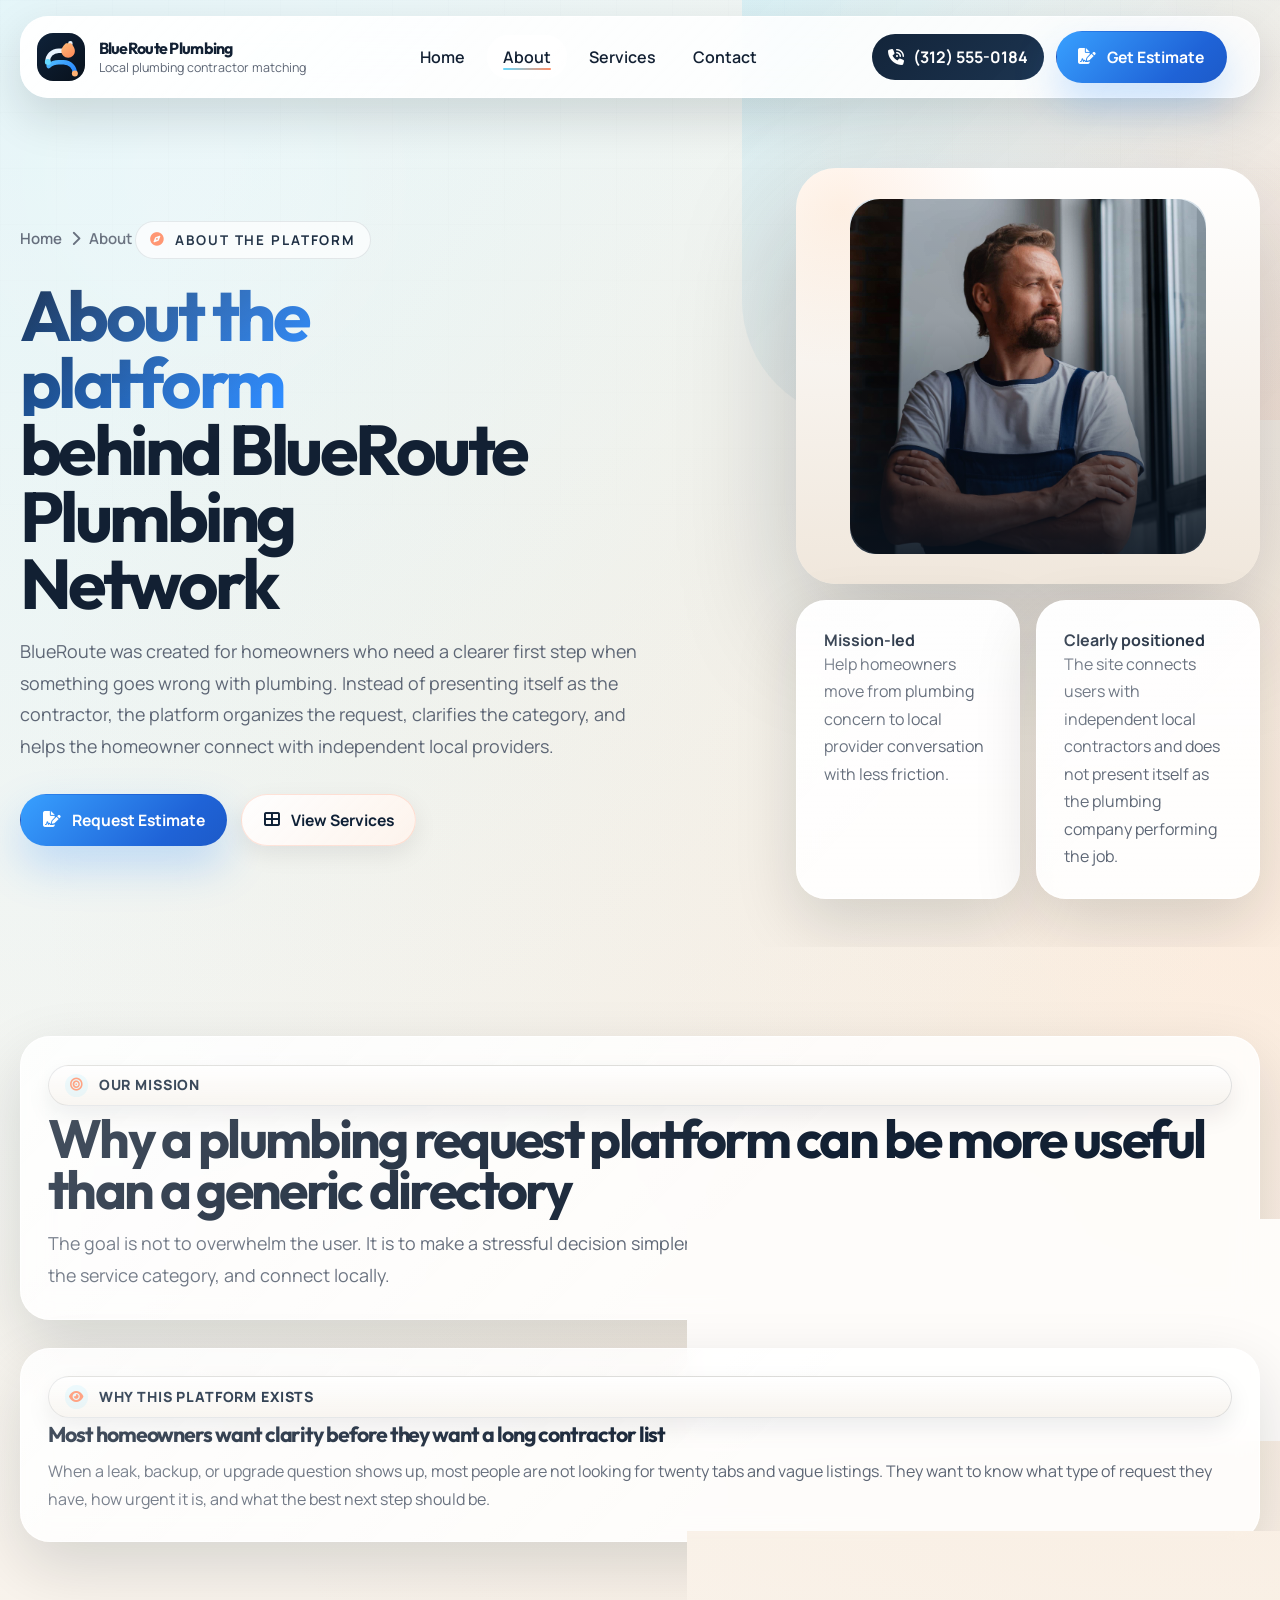
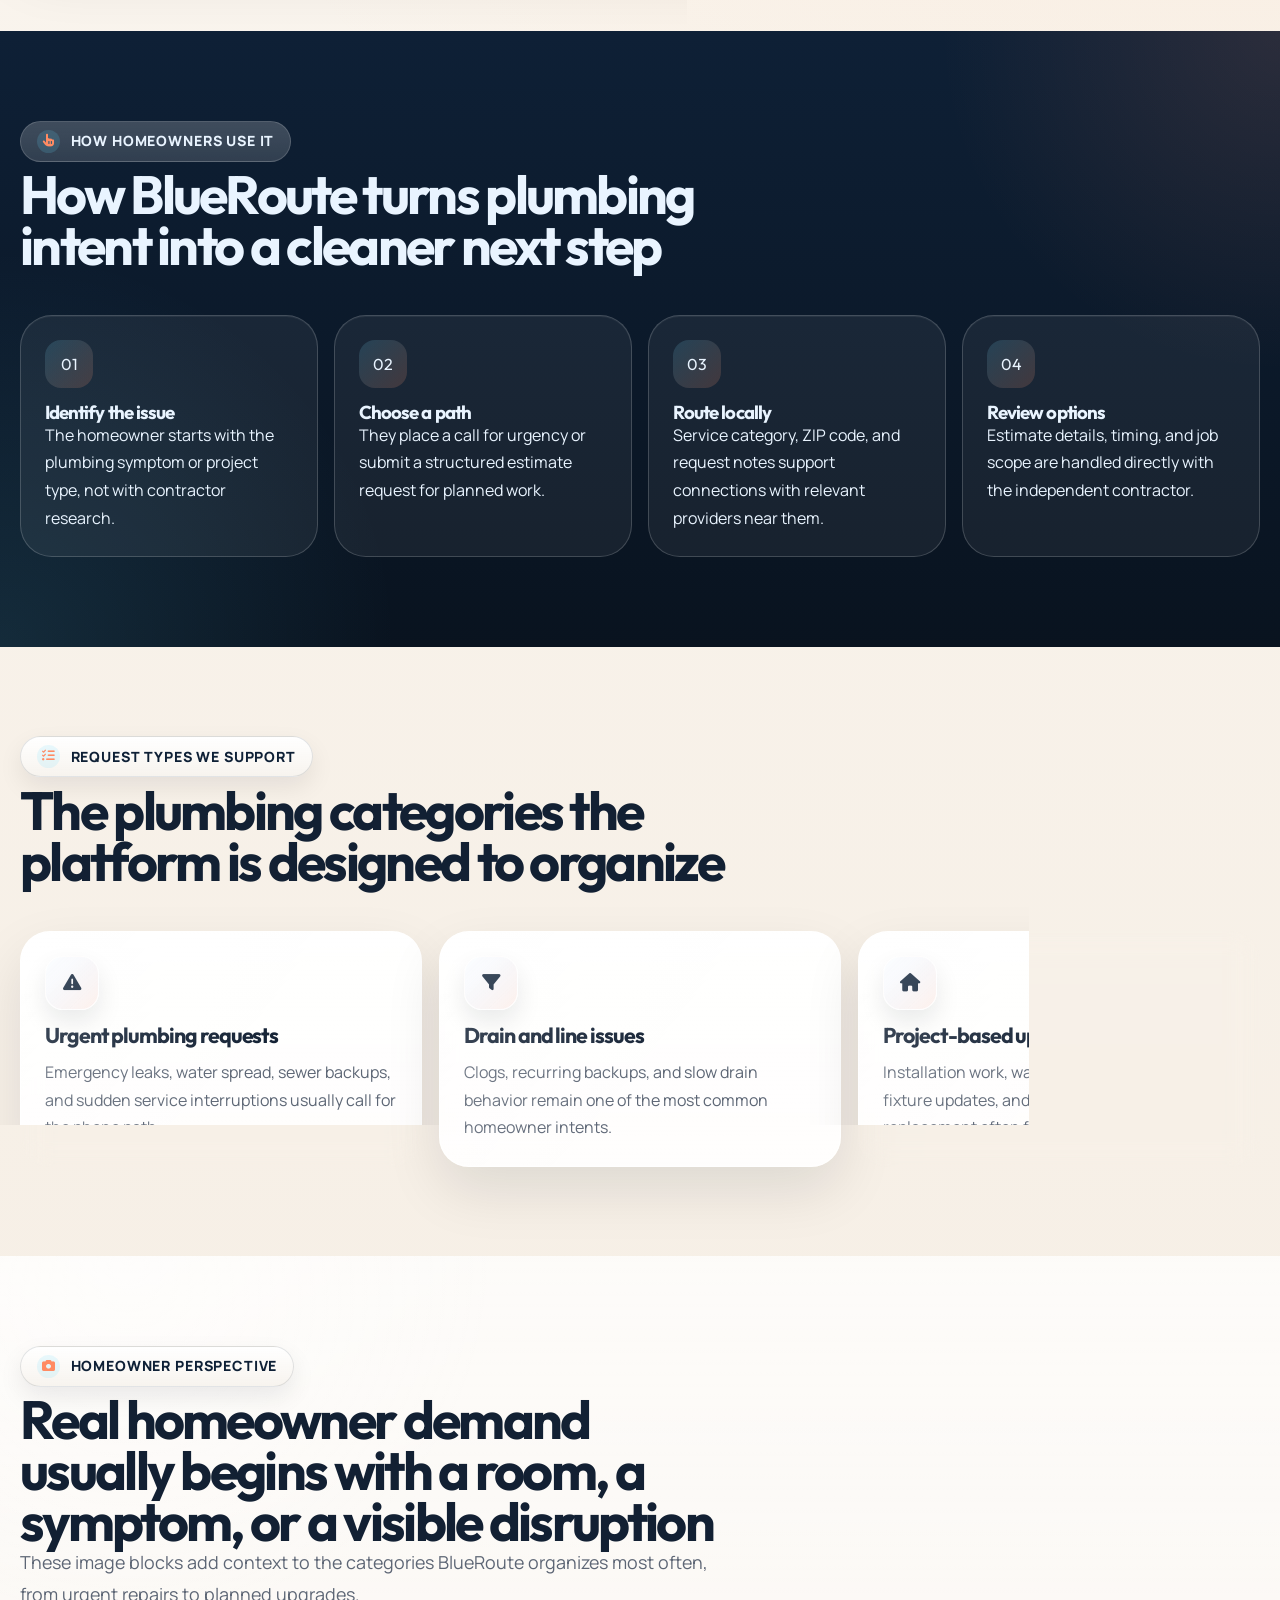
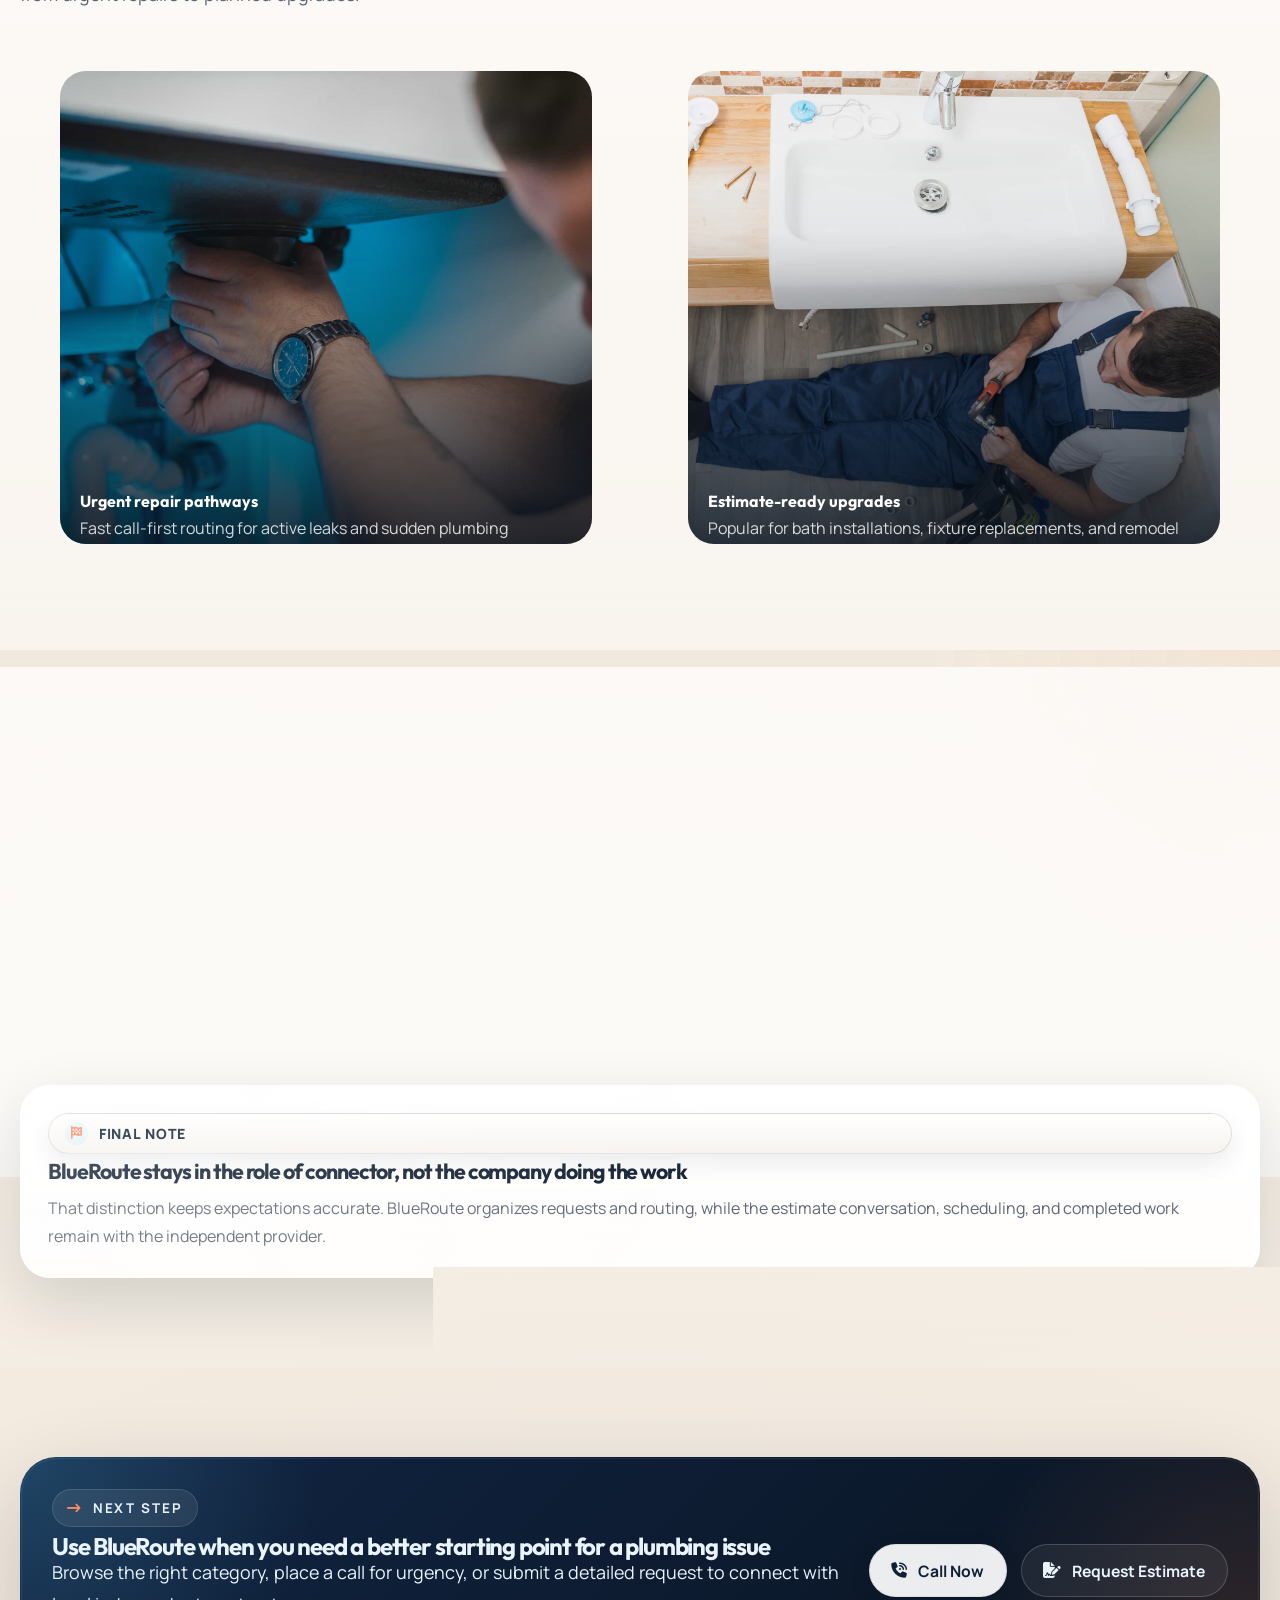
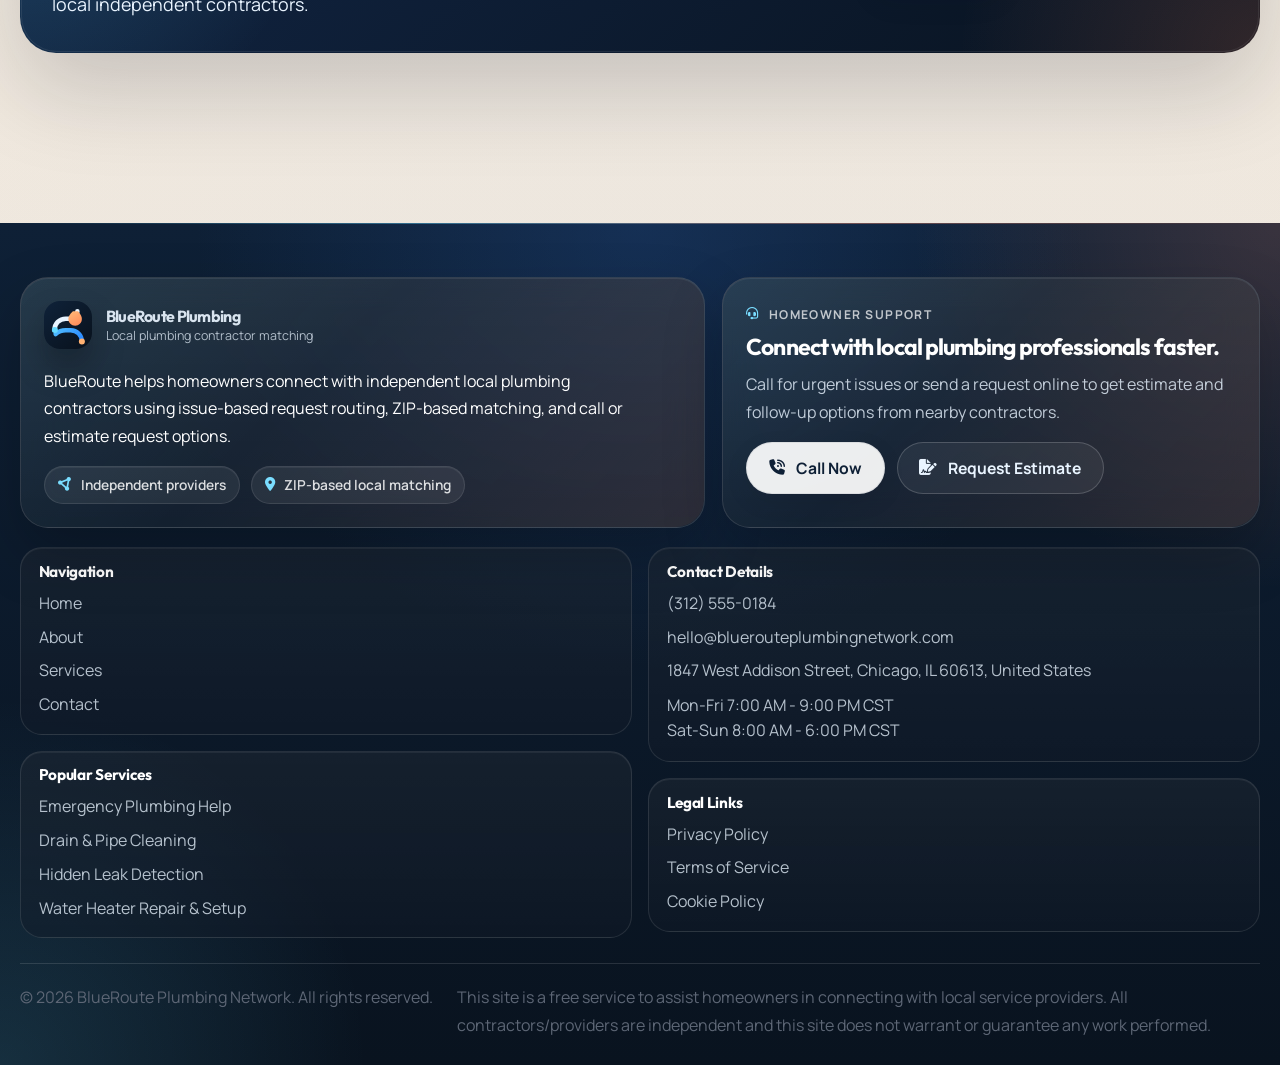
==== about.html @ 2d7f2432 "add structus site, animation and foto" ====
<!DOCTYPE html>
<html lang="en">
  <head>
    <meta charset="UTF-8" />
    <meta name="viewport" content="width=device-width, initial-scale=1.0" />
    <meta
      name="description"
      content="Learn how BlueRoute Plumbing Network works as a homeowner-focused plumbing request platform connecting users with local independent contractors for urgent issues, diagnostics, and estimate-led projects."
    />
    <title>About | BlueRoute Plumbing Network</title>
    <link rel="icon" type="image/svg+xml" href="images/icons/favicon.svg" />
    <link rel="preconnect" href="https://fonts.googleapis.com" />
    <link rel="preconnect" href="https://fonts.gstatic.com" crossorigin />
    <link
      href="https://fonts.googleapis.com/css2?family=Manrope:wght@400;500;600;700;800&family=Outfit:wght@500;600;700;800;900&display=swap"
      rel="stylesheet"
    />
    <link
      rel="stylesheet"
      href="https://cdnjs.cloudflare.com/ajax/libs/font-awesome/6.5.2/css/all.min.css"
    />
    <link rel="stylesheet" href="css/main.css" />
    <link rel="stylesheet" href="css/about.css" />
  </head>
  <body class="about-page">
    <header class="site-header">
      <div class="container header-shell">
        <a class="brand" href="index.html" aria-label="BlueRoute Plumbing home">
          <img src="images/branding/logo-mark.svg" alt="BlueRoute Plumbing logo mark" />
          <div class="brand-text">
            <strong>BlueRoute Plumbing</strong>
            <span>Local plumbing contractor matching</span>
          </div>
        </a>
        <nav class="site-nav" aria-label="Primary navigation" data-menu>
          <div class="nav-list">
            <a class="nav-link" href="index.html">Home</a>
            <a class="nav-link is-active" href="about.html" aria-current="page">About</a>
            <a class="nav-link" href="services.html">Services</a>
            <a class="nav-link" href="contact.html">Contact</a>
          </div>
        </nav>
        <div class="header-actions">
          <a class="phone-chip" href="tel:+13125550184">
            <i class="fa-solid fa-phone-volume"></i>
            (312) 555-0184
          </a>
          <a class="btn btn--primary" href="contact.html#estimate-form">
            <i class="fa-solid fa-file-signature"></i>
            Get Estimate
          </a>
        </div>
        <button class="menu-toggle" type="button" aria-label="Open navigation menu" aria-expanded="false" data-menu-toggle>
          <span></span>
        </button>
      </div>
    </header>

    <main>
      <section class="page-hero about-hero">
        <div class="container page-hero-shell">
          <div class="page-hero-copy reveal">
            <div class="breadcrumbs">
              <a href="index.html">Home</a>
              <i class="fa-solid fa-chevron-right"></i>
              <span>About</span>
            </div>
            <span class="eyebrow"><i class="fa-solid fa-compass"></i> About The Platform</span>
            <h1><span>About the platform</span> behind BlueRoute Plumbing Network</h1>
            <p class="lede">
              BlueRoute was created for homeowners who need a clearer first step when something goes wrong with plumbing. Instead of presenting itself as the contractor, the platform organizes the request, clarifies the category, and helps the homeowner connect with independent local providers.
            </p>
            <div class="hero-actions">
              <a class="btn btn--primary" href="contact.html#estimate-form">
                <i class="fa-solid fa-file-signature"></i>
                Request Estimate
              </a>
              <a class="btn btn--secondary" href="services.html">
                <i class="fa-solid fa-table-cells-large"></i>
                View Services
              </a>
            </div>
          </div>
          <div class="about-hero-media reveal" data-delay="1">
            <div class="visual-frame">
              <div class="about-hero-collage">
                <figure class="media-tile media-tile--showcase about-hero-photo" data-overlay-link="services.html" data-overlay-label="View services">
                  <img
                    src="images/about/master-about-hero.jpg"
                    alt="Plumbing professional reviewing a residential request inside a finished home"
                    loading="eager"
                  />
                  <figcaption class="media-overlay">
                    <strong>Request-first experience</strong>
                    <span>Built to help homeowners move from plumbing concern to the right local conversation faster.</span>
                  </figcaption>
                </figure>
              </div>
            </div>
            <div class="about-side-panel">
              <div class="glass-panel floaty">
                <strong>Mission-led</strong>
                <p>Help homeowners move from plumbing concern to local provider conversation with less friction.</p>
              </div>
              <div class="glass-panel floaty floaty--delay">
                <strong>Clearly positioned</strong>
                <p>The site connects users with independent local contractors and does not present itself as the plumbing company performing the job.</p>
              </div>
            </div>
          </div>
        </div>
      </section>

      <section class="section about-mission-band">
        <div class="container split-grid">
          <article class="content-card reveal">
            <span class="section-kicker"><i class="fa-solid fa-bullseye"></i> Our Mission</span>
            <h2>Why a plumbing request platform can be more useful than a generic directory</h2>
            <p class="lede">
              The goal is not to overwhelm the user. It is to make a stressful decision simpler by offering clear actions: call now, request an estimate, choose the service category, and connect locally.
            </p>
          </article>
          <article class="content-card reveal" data-delay="1">
            <span class="section-kicker"><i class="fa-solid fa-eye"></i> Why This Platform Exists</span>
            <h3>Most homeowners want clarity before they want a long contractor list</h3>
            <p>When a leak, backup, or upgrade question shows up, most people are not looking for twenty tabs and vague listings. They want to know what type of request they have, how urgent it is, and what the best next step should be.</p>
          </article>
        </div>
      </section>

      <section class="section section--ink">
        <div class="container">
          <div class="section-head reveal">
            <div class="section-copy">
              <span class="section-kicker"><i class="fa-solid fa-hand-pointer"></i> How Homeowners Use It</span>
              <h2>How BlueRoute turns plumbing intent into a cleaner next step</h2>
            </div>
          </div>
          <div class="process-grid">
            <article class="process-card reveal">
              <div class="step-index">01</div>
              <h3>Identify the issue</h3>
              <p>The homeowner starts with the plumbing symptom or project type, not with contractor research.</p>
            </article>
            <article class="process-card reveal" data-delay="1">
              <div class="step-index">02</div>
              <h3>Choose a path</h3>
              <p>They place a call for urgency or submit a structured estimate request for planned work.</p>
            </article>
            <article class="process-card reveal" data-delay="2">
              <div class="step-index">03</div>
              <h3>Route locally</h3>
              <p>Service category, ZIP code, and request notes support connections with relevant providers near them.</p>
            </article>
            <article class="process-card reveal" data-delay="3">
              <div class="step-index">04</div>
              <h3>Review options</h3>
              <p>Estimate details, timing, and job scope are handled directly with the independent contractor.</p>
            </article>
          </div>
        </div>
      </section>

      <section class="section">
        <div class="container">
          <div class="section-head reveal">
            <div class="section-copy">
              <span class="section-kicker"><i class="fa-solid fa-list-check"></i> Request Types We Support</span>
              <h2>The plumbing categories the platform is designed to organize</h2>
            </div>
          </div>
          <div class="benefit-grid">
            <article class="card reveal">
              <div class="icon-badge"><i class="fa-solid fa-triangle-exclamation"></i></div>
              <h3>Urgent plumbing requests</h3>
              <p>Emergency leaks, water spread, sewer backups, and sudden service interruptions usually call for the phone path.</p>
            </article>
            <article class="card reveal" data-delay="1">
              <div class="icon-badge"><i class="fa-solid fa-filter"></i></div>
              <h3>Drain and line issues</h3>
              <p>Clogs, recurring backups, and slow drain behavior remain one of the most common homeowner intents.</p>
            </article>
            <article class="card reveal" data-delay="2">
              <div class="icon-badge"><i class="fa-solid fa-house"></i></div>
              <h3>Project-based upgrades</h3>
              <p>Installation work, water heater replacement, fixture updates, and broader system replacement often fit the estimate route.</p>
            </article>
          </div>
        </div>
      </section>

      <section class="section section--light">
        <div class="container">
          <div class="section-head reveal">
            <div class="section-copy">
              <span class="section-kicker"><i class="fa-solid fa-camera"></i> Homeowner Perspective</span>
              <h2>Real homeowner demand usually begins with a room, a symptom, or a visible disruption</h2>
              <p class="lede">These image blocks add context to the categories BlueRoute organizes most often, from urgent repairs to planned upgrades.</p>
            </div>
          </div>
          <div class="photo-showcase-grid photo-showcase-grid--dual">
            <figure class="media-tile media-tile--showcase reveal" data-overlay-link="service-pages/emergency-plumbing-help.html" data-overlay-label="Open request path">
              <img
                src="images/about/master-repeir.jpg"
                alt="Plumbing technician handling a repair inside a home"
                loading="lazy"
              />
              <figcaption class="media-overlay">
                <strong>Urgent repair pathways</strong>
                <span>Fast call-first routing for active leaks and sudden plumbing disruption.</span>
              </figcaption>
            </figure>
            <figure class="media-tile media-tile--showcase reveal" data-delay="1" data-overlay-link="service-pages/plumbing-installation.html" data-overlay-label="Open request path">
              <img
                src="images/about/sanitary-technician.jpg"
                alt="Sanitary technician working on a residential plumbing installation"
                loading="lazy"
              />
              <figcaption class="media-overlay">
                <strong>Estimate-ready upgrades</strong>
                <span>Popular for bath installations, fixture replacements, and remodel scope discussions.</span>
              </figcaption>
            </figure>
          </div>
        </div>
      </section>

      <section class="section section--sand">
        <div class="container split-grid">
          <article class="content-card reveal">
            <span class="section-kicker"><i class="fa-solid fa-location-arrow"></i> Local Connection</span>
            <h2>Why category-first matching feels more practical than broad search results</h2>
            <ul class="stack-list" style="margin-top: 1rem">
              <li><i class="fa-solid fa-check"></i><span>Homeowners can start from a service category rather than guessing which contractor site to trust first.</span></li>
              <li><i class="fa-solid fa-check"></i><span>ZIP code and request detail improve local relevance for call handling and estimate follow-up.</span></li>
              <li><i class="fa-solid fa-check"></i><span>The platform keeps the messaging transparent by not presenting itself as the company doing the plumbing work.</span></li>
            </ul>
          </article>
          <article class="content-card reveal" data-delay="1">
            <span class="section-kicker"><i class="fa-solid fa-flag-checkered"></i> Final Note</span>
            <h3>BlueRoute stays in the role of connector, not the company doing the work</h3>
            <p>That distinction keeps expectations accurate. BlueRoute organizes requests and routing, while the estimate conversation, scheduling, and completed work remain with the independent provider.</p>
          </article>
        </div>
      </section>

      <section class="section">
        <div class="container">
          <div class="cta-band reveal">
            <div class="cta-grid">
              <div>
                <span class="eyebrow"><i class="fa-solid fa-arrow-right-long"></i> Next Step</span>
                <h2>Use BlueRoute when you need a better starting point for a plumbing issue</h2>
                <p class="lede">Browse the right category, place a call for urgency, or submit a detailed request to connect with local independent contractors.</p>
              </div>
              <div class="inline-actions">
                <a class="btn btn--light" href="tel:+13125550184">
                  <i class="fa-solid fa-phone-volume"></i>
                  Call Now
                </a>
                <a class="btn btn--ghost" href="contact.html#estimate-form">
                  <i class="fa-solid fa-file-signature"></i>
                  Request Estimate
                </a>
              </div>
            </div>
          </div>
        </div>
      </section>
    </main>

    <footer class="site-footer">
      <div class="container footer-callout">
        <div class="footer-panel">
          <a class="brand" href="index.html" aria-label="BlueRoute Plumbing home">
            <img src="images/branding/logo-mark.svg" alt="BlueRoute Plumbing logo mark" />
            <div class="brand-text">
              <strong>BlueRoute Plumbing</strong>
              <span>Local plumbing contractor matching</span>
            </div>
          </a>
          <p class="footer-brand-copy">
            BlueRoute helps homeowners connect with independent local plumbing contractors using issue-based request routing, ZIP-based matching, and call or estimate request options.
          </p>
          <div class="footer-tag-row">
            <span class="footer-tag"><i class="fa-solid fa-circle-nodes"></i> Independent providers</span>
            <span class="footer-tag"><i class="fa-solid fa-location-dot"></i> ZIP-based local matching</span>
          </div>
        </div>
        <div class="footer-panel">
          <span class="footer-kicker"><i class="fa-solid fa-headset"></i> Homeowner Support</span>
          <h3 class="footer-action-title">Connect with local plumbing professionals faster.</h3>
          <p class="footer-action-copy">
            Call for urgent issues or send a request online to get estimate and follow-up options from nearby contractors.
          </p>
          <div class="footer-action-row">
            <a class="btn btn--light" href="tel:+13125550184"><i class="fa-solid fa-phone-volume"></i>Call Now</a>
            <a class="btn btn--ghost" href="contact.html#estimate-form"><i class="fa-solid fa-file-signature"></i>Request Estimate</a>
          </div>
        </div>
      </div>
      <div class="container footer-grid">
        <div class="footer-column">
          <div class="footer-group">
            <h3 class="footer-title">Navigation</h3>
            <div class="footer-links">
              <a href="index.html">Home</a>
              <a href="about.html">About</a>
              <a href="services.html">Services</a>
              <a href="contact.html">Contact</a>
            </div>
          </div>
          <div class="footer-group">
            <h3 class="footer-title">Popular Services</h3>
            <div class="footer-links">
              <a href="service-pages/emergency-plumbing-help.html">Emergency Plumbing Help</a>
              <a href="service-pages/drain-pipe-cleaning.html">Drain &amp; Pipe Cleaning</a>
              <a href="service-pages/hidden-leak-detection.html">Hidden Leak Detection</a>
              <a href="service-pages/water-heater-repair-setup.html">Water Heater Repair &amp; Setup</a>
            </div>
          </div>
        </div>
        <div class="footer-column">
          <div class="footer-group">
            <h3 class="footer-title">Contact Details</h3>
            <div class="footer-links">
              <a href="tel:+13125550184">(312) 555-0184</a>
              <a href="mailto:hello@bluerouteplumbingnetwork.com">hello@bluerouteplumbingnetwork.com</a>
              <p>1847 West Addison Street, Chicago, IL 60613, United States</p>
              <p>Mon-Fri 7:00 AM - 9:00 PM CST<br />Sat-Sun 8:00 AM - 6:00 PM CST</p>
            </div>
          </div>
          <div class="footer-group">
            <h3 class="footer-title">Legal Links</h3>
            <div class="footer-links">
              <a href="privacy-policy.html">Privacy Policy</a>
              <a href="terms-of-service.html">Terms of Service</a>
              <a href="cookie-policy.html">Cookie Policy</a>
            </div>
          </div>
        </div>
      </div>
      <div class="container footer-bottom">
        <p>&copy; <span data-year></span> BlueRoute Plumbing Network. All rights reserved.</p>
        <p>
          This site is a free service to assist homeowners in connecting with local service providers. All contractors/providers are independent and this site does not warrant or guarantee any work performed.
        </p>
      </div>
    </footer>

    <script src="js/mobile-menu.js" defer></script>
    <script src="js/faq.js" defer></script>
    <script src="js/form-validation.js" defer></script>
    <script src="js/animations.js" defer></script>
    <script src="js/counters.js" defer></script>
    <script src="js/main.js" defer></script>
  </body>
</html>
---- css/main.css ----
:root {
  --bg: #f7f3ec;
  --bg-soft: #fffdfa;
  --bg-deep: #efe6da;
  --surface: rgba(255, 255, 255, 0.82);
  --surface-strong: #ffffff;
  --surface-dark: #0e2036;
  --surface-dark-2: #132c49;
  --surface-dark-3: #09131f;
  --text: #122033;
  --text-soft: #5d6675;
  --text-on-dark: #e9f4ff;
  --border: rgba(18, 32, 51, 0.12);
  --border-dark: rgba(255, 255, 255, 0.14);
  --accent: #2c8bff;
  --accent-2: #65d9ff;
  --accent-3: #ff8b63;
  --accent-4: #ffb172;
  --success: #2d8f64;
  --danger: #b63a3a;
  --shadow-xs: 0 8px 24px rgba(9, 19, 31, 0.08);
  --shadow-sm: 0 18px 40px rgba(9, 19, 31, 0.12);
  --shadow-md: 0 24px 64px rgba(9, 19, 31, 0.14);
  --shadow-lg: 0 36px 90px rgba(9, 19, 31, 0.18);
  --shadow-xl: 0 48px 120px rgba(9, 19, 31, 0.22);
  --radius-xs: 16px;
  --radius-sm: 22px;
  --radius-md: 28px;
  --radius-lg: 40px;
  --container: min(1240px, calc(100% - 2rem));
  --section-space: clamp(4.9rem, 7vw, 6.5rem);
  --transition: 220ms ease;
}

*,
*::before,
*::after {
  box-sizing: border-box;
}

html {
  scroll-behavior: smooth;
}

body {
  margin: 0;
  background:
    radial-gradient(circle at 0% 0%, rgba(101, 217, 255, 0.16), transparent 26%),
    radial-gradient(circle at 100% 14%, rgba(255, 177, 114, 0.16), transparent 24%),
    radial-gradient(circle at 50% 100%, rgba(44, 139, 255, 0.06), transparent 26%),
    linear-gradient(180deg, #fdfbf8 0%, #f8f2ea 34%, #f1e7da 100%);
  color: var(--text);
  font-family: "Manrope", sans-serif;
  min-height: 100vh;
}

body::after {
  content: "";
  position: fixed;
  inset: 0;
  pointer-events: none;
  background:
    radial-gradient(circle at 15% 20%, rgba(255, 255, 255, 0.14), transparent 20%),
    radial-gradient(circle at 80% 12%, rgba(255, 255, 255, 0.12), transparent 18%);
  mix-blend-mode: screen;
}

body::before {
  content: "";
  position: fixed;
  inset: 0;
  pointer-events: none;
  background-image:
    linear-gradient(rgba(18, 32, 51, 0.035) 1px, transparent 1px),
    linear-gradient(90deg, rgba(18, 32, 51, 0.035) 1px, transparent 1px);
  background-size: 56px 56px;
  mask-image: linear-gradient(180deg, rgba(0, 0, 0, 0.26), transparent 72%);
}

body.menu-open {
  overflow: hidden;
}

img {
  display: block;
  max-width: 100%;
}

a {
  color: inherit;
  text-decoration: none;
}

button,
input,
select,
textarea {
  font: inherit;
}

button {
  cursor: pointer;
}

h1,
h2,
h3,
h4,
h5 {
  margin: 0;
  font-family: "Outfit", sans-serif;
  letter-spacing: -0.05em;
  line-height: 0.95;
}

p {
  margin: 0;
  color: var(--text-soft);
  line-height: 1.72;
}

ul {
  margin: 0;
  padding: 0;
  list-style: none;
}

input,
select,
textarea,
button,
a {
  -webkit-tap-highlight-color: transparent;
}

:focus-visible {
  outline: 3px solid rgba(44, 139, 255, 0.28);
  outline-offset: 3px;
}

.container {
  width: var(--container);
  margin: 0 auto;
}

.section {
  position: relative;
  z-index: 1;
  padding: var(--section-space) 0;
}

.section--light {
  background:
    radial-gradient(circle at 10% 0%, rgba(255, 255, 255, 0.44), transparent 24%),
    linear-gradient(180deg, rgba(255, 255, 255, 0.76), rgba(255, 255, 255, 0.42));
}

.section--sand {
  background:
    radial-gradient(circle at 100% 0%, rgba(255, 177, 114, 0.08), transparent 24%),
    linear-gradient(180deg, rgba(239, 230, 218, 0.52), rgba(255, 255, 255, 0.16));
}

.section--ink {
  background:
    radial-gradient(circle at 0% 100%, rgba(101, 217, 255, 0.12), transparent 28%),
    radial-gradient(circle at 100% 0%, rgba(255, 139, 99, 0.12), transparent 24%),
    linear-gradient(180deg, var(--surface-dark), #09131f);
  color: var(--text-on-dark);
}

.section--ink h2,
.section--ink h3,
.section--ink p,
.section--ink .eyebrow,
.section--ink .section-kicker,
.section--ink .section-copy p,
.section--ink .mini-quote,
.section--ink .pill {
  color: var(--text-on-dark);
}

.section--ink .eyebrow,
.section--ink .pill {
  border-color: rgba(255, 255, 255, 0.18);
  background: rgba(255, 255, 255, 0.08);
}

.section-head {
  display: grid;
  grid-template-columns: minmax(0, 1fr) auto;
  gap: 1.2rem 1.8rem;
  align-items: end;
  margin-bottom: 2.75rem;
}

.section-copy {
  max-width: 720px;
}

.section-kicker,
.eyebrow {
  display: inline-flex;
  align-items: center;
  gap: 0.65rem;
  min-height: 38px;
  margin-bottom: 0.45rem;
  padding: 0.45rem 0.9rem;
  border-radius: 999px;
  border: 1px solid rgba(18, 32, 51, 0.1);
  background: rgba(255, 255, 255, 0.68);
  color: var(--surface-dark);
  font-size: 0.84rem;
  font-weight: 700;
  letter-spacing: 0.14em;
  text-transform: uppercase;
}

.section-kicker {
  min-height: 40px;
  padding: 0.5rem 1rem;
  border-color: rgba(18, 32, 51, 0.12);
  background:
    linear-gradient(180deg, rgba(255, 255, 255, 0.96), rgba(246, 242, 236, 0.88)),
    rgba(255, 255, 255, 0.9);
  box-shadow: 0 10px 24px rgba(9, 19, 31, 0.08);
  font-size: 0.88rem;
  font-weight: 800;
  letter-spacing: 0.06em;
  line-height: 1.15;
}

.section-kicker i {
  display: inline-grid;
  place-items: center;
  width: 1.45rem;
  height: 1.45rem;
  border-radius: 50%;
  background: rgba(101, 217, 255, 0.14);
  font-size: 0.8rem;
}

.eyebrow i {
  color: var(--accent-3);
}

.section-kicker i,
.eyebrow i {
  color: var(--accent-3);
}

.section--ink .section-kicker {
  border-color: rgba(255, 255, 255, 0.16);
  background:
    linear-gradient(180deg, rgba(255, 255, 255, 0.14), rgba(255, 255, 255, 0.08)),
    rgba(255, 255, 255, 0.08);
  box-shadow: none;
}

.section--ink .section-kicker i {
  background: rgba(101, 217, 255, 0.16);
}

.section-head h2,
.panel h2,
.content-card h2 {
  font-size: clamp(2.3rem, 4.2vw, 4.15rem);
}

.lede {
  font-size: 1.12rem;
  line-height: 1.78;
}

.btn {
  position: relative;
  overflow: hidden;
  display: inline-flex;
  align-items: center;
  justify-content: center;
  gap: 0.7rem;
  min-height: 52px;
  padding: 0.9rem 1.35rem;
  border-radius: 999px;
  border: 1px solid transparent;
  font-size: 0.98rem;
  font-weight: 700;
  transition:
    transform var(--transition),
    box-shadow var(--transition),
    background-color var(--transition),
    color var(--transition),
    border-color var(--transition);
}

.btn::after {
  content: "";
  position: absolute;
  inset: 0 auto 0 -110%;
  width: 56%;
  background: linear-gradient(90deg, transparent, rgba(255, 255, 255, 0.24), transparent);
  transform: skewX(-22deg);
  pointer-events: none;
  transition: left 420ms ease;
}

.btn i {
  transition: transform var(--transition);
}

.btn:hover,
.btn:focus-visible {
  transform: translateY(-2px);
}

.btn:hover::after,
.btn:focus-visible::after {
  left: 130%;
}

.btn:hover i,
.btn:focus-visible i {
  transform: translateX(3px);
}

.btn--primary {
  background: linear-gradient(135deg, #38a0ff, #1f63d7 52%, #194db3 100%);
  color: #ffffff;
  box-shadow: 0 20px 44px rgba(44, 139, 255, 0.26);
  background-size: 140% 140%;
}

.btn--secondary {
  background: linear-gradient(135deg, rgba(255, 255, 255, 0.92), rgba(255, 243, 236, 0.86));
  border-color: rgba(255, 139, 99, 0.22);
  color: var(--surface-dark);
  box-shadow: var(--shadow-xs);
}

.btn--ghost {
  border-color: rgba(255, 255, 255, 0.18);
  color: var(--text-on-dark);
  background: rgba(255, 255, 255, 0.06);
}

.btn--light {
  background: rgba(255, 255, 255, 0.92);
  border-color: rgba(18, 32, 51, 0.08);
  color: var(--surface-dark);
  box-shadow: var(--shadow-xs);
}

.btn--block {
  width: 100%;
}

.site-header {
  position: sticky;
  top: 0;
  z-index: 80;
  padding-top: 1rem;
}

.header-shell {
  display: grid;
  grid-template-columns: auto 1fr auto auto;
  gap: 1rem;
  align-items: center;
  min-height: 82px;
  padding: 0.8rem 1rem;
  border: 1px solid rgba(255, 255, 255, 0.78);
  border-radius: 28px;
  background:
    linear-gradient(135deg, rgba(255, 255, 255, 0.86), rgba(255, 255, 255, 0.52)),
    rgba(255, 255, 255, 0.58);
  box-shadow: 0 18px 48px rgba(9, 19, 31, 0.14);
  backdrop-filter: blur(22px);
}

.brand {
  display: inline-flex;
  align-items: center;
  gap: 0.85rem;
}

.brand img {
  width: 48px;
  height: 48px;
  border-radius: 16px;
}

.brand-text {
  display: grid;
  gap: 0.08rem;
}

.brand-text strong {
  font-family: "Outfit", sans-serif;
  font-size: 1rem;
  letter-spacing: -0.045em;
}

.brand-text span {
  color: var(--text-soft);
  font-size: 0.78rem;
}

.site-nav {
  justify-self: center;
}

.nav-list {
  display: flex;
  align-items: center;
  gap: 0.35rem;
}

.nav-link {
  position: relative;
  display: inline-flex;
  align-items: center;
  justify-content: center;
  min-height: 44px;
  padding: 0.7rem 1rem;
  border-radius: 999px;
  color: var(--text);
  font-weight: 600;
  transition: color var(--transition), background-color var(--transition), transform var(--transition), box-shadow var(--transition);
}

.nav-link::after {
  content: "";
  position: absolute;
  left: 16px;
  right: 16px;
  bottom: 9px;
  height: 2px;
  border-radius: 999px;
  background: linear-gradient(90deg, var(--accent-2), var(--accent-3));
  transform: scaleX(0);
  transform-origin: center;
  transition: transform var(--transition);
}

.nav-link:hover::after,
.nav-link:focus-visible::after,
.nav-link.is-active::after {
  transform: scaleX(1);
}

.nav-link:hover,
.nav-link:focus-visible,
.nav-link.is-active {
  background: rgba(255, 255, 255, 0.74);
  box-shadow: inset 0 1px 0 rgba(255, 255, 255, 0.48);
}

.header-actions {
  display: flex;
  align-items: center;
  gap: 0.75rem;
}

.phone-chip {
  display: inline-flex;
  align-items: center;
  gap: 0.55rem;
  padding: 0.72rem 1rem;
  border-radius: 999px;
  background: linear-gradient(135deg, rgba(14, 32, 54, 0.98), rgba(19, 44, 73, 0.96));
  color: #ffffff;
  font-weight: 700;
  white-space: nowrap;
  transition: transform var(--transition), box-shadow var(--transition), background-color var(--transition);
}

.phone-chip:hover,
.phone-chip:focus-visible {
  transform: translateY(-2px);
  box-shadow: 0 18px 34px rgba(9, 19, 31, 0.2);
  background: #132c49;
}

.menu-toggle {
  display: none;
  width: 48px;
  height: 48px;
  border: 0;
  border-radius: 18px;
  background: var(--surface-dark);
  color: white;
  position: relative;
}

.menu-toggle span,
.menu-toggle::before,
.menu-toggle::after {
  content: "";
  position: absolute;
  left: 14px;
  right: 14px;
  height: 2px;
  border-radius: 999px;
  background: currentColor;
  transition: transform var(--transition), opacity var(--transition), top var(--transition);
}

.menu-toggle span {
  top: 23px;
}

.menu-toggle::before {
  top: 17px;
}

.menu-toggle::after {
  top: 29px;
}

body.menu-open .menu-toggle span {
  opacity: 0;
}

body.menu-open .menu-toggle::before {
  top: 23px;
  transform: rotate(45deg);
}

body.menu-open .menu-toggle::after {
  top: 23px;
  transform: rotate(-45deg);
}

.hero {
  position: relative;
  padding: 5rem 0 3.6rem;
}

.hero-grid,
.split-grid,
.contact-grid,
.cta-grid,
.catalog-shell,
.hero-variant {
  display: grid;
  gap: 1.75rem;
}

.hero-grid {
  grid-template-columns: minmax(0, 1.02fr) minmax(420px, 0.98fr);
  align-items: center;
}

.hero-copy h1,
.page-hero-copy h1 {
  font-size: clamp(3.25rem, 5.5vw, 6.1rem);
  max-width: 12ch;
  margin-top: 1rem;
}

.hero-copy h1 span,
.page-hero-copy h1 span {
  display: block;
  background: linear-gradient(135deg, #163055, #2c8bff 58%, #65d9ff 100%);
  -webkit-background-clip: text;
  background-clip: text;
  color: transparent;
}

.hero-copy h1 em,
.page-hero-copy h1 em {
  font-style: normal;
  color: var(--accent-3);
}

[data-parallax] {
  transform: translate3d(0, var(--parallax-y, 0), 0);
  will-change: transform;
}

.hero-copy p,
.page-hero-copy p {
  max-width: 64ch;
  margin-top: 1.2rem;
  font-size: 1.12rem;
}

.hero-actions,
.inline-actions,
.hero-trust,
.pill-row {
  display: flex;
  flex-wrap: wrap;
  gap: 0.85rem;
}

.hero-actions,
.inline-actions {
  margin-top: 1.9rem;
}

.hero-trust {
  margin-top: 1.15rem;
}

.trust-text {
  display: inline-flex;
  align-items: center;
  gap: 0.55rem;
  color: var(--text-soft);
  font-weight: 600;
}

.trust-text i {
  color: var(--accent-3);
}

.hero-card,
.glass-panel,
.card,
.content-card,
.contact-card,
.quote-card,
.faq-item,
.map-card,
.form-card,
.catalog-card {
  position: relative;
  overflow: hidden;
  border: 1px solid rgba(255, 255, 255, 0.78);
  border-radius: 30px;
  background:
    linear-gradient(180deg, rgba(255, 255, 255, 0.88), rgba(255, 255, 255, 0.68)),
    rgba(255, 255, 255, 0.72);
  backdrop-filter: blur(14px);
  box-shadow: var(--shadow-md);
}

.hero-card::before,
.glass-panel::before,
.card::before,
.content-card::before,
.quote-card::before,
.faq-item::before,
.catalog-card::before,
.form-card::before {
  content: "";
  position: absolute;
  inset: 0;
  background: linear-gradient(135deg, rgba(255, 255, 255, 0.24), transparent 60%);
  pointer-events: none;
}

.hero-card,
.glass-panel,
.content-card,
.contact-card,
.map-card,
.form-card,
.catalog-card {
  padding: 1.7rem;
}

.card,
.catalog-card,
.content-card,
.contact-card,
.quote-card {
  display: flex;
  flex-direction: column;
  height: 100%;
}

.card {
  padding: 1.5rem;
  box-shadow: 0 24px 56px rgba(9, 19, 31, 0.1);
}

.hero-visual {
  position: relative;
}

.visual-frame {
  position: relative;
  padding: 0.9rem;
  border-radius: 40px;
  background:
    radial-gradient(circle at 0% 0%, rgba(101, 217, 255, 0.18), transparent 30%),
    radial-gradient(circle at 100% 100%, rgba(255, 177, 114, 0.18), transparent 28%),
    linear-gradient(180deg, #153155, #09131f);
  box-shadow: var(--shadow-xl);
}

.visual-frame img {
  width: 100%;
  border-radius: 30px;
}

.floating-note,
.floating-stat {
  position: absolute;
  padding: 1.05rem 1.15rem;
  border-radius: 22px;
  background: rgba(255, 255, 255, 0.78);
  box-shadow: var(--shadow-sm);
  backdrop-filter: blur(12px);
}

.floating-note strong,
.floating-stat strong,
.card-number strong {
  display: block;
  font-family: "Outfit", sans-serif;
  color: var(--surface-dark);
}

.floating-note {
  left: -18px;
  bottom: 32px;
  max-width: 220px;
}

.floating-stat {
  top: -18px;
  right: -12px;
  min-width: 168px;
}

.media-tile {
  position: relative;
  overflow: hidden;
  border-radius: 26px;
  background: #dbe6ee;
  isolation: isolate;
}

.media-tile img {
  width: 100%;
  height: 100%;
  object-fit: cover;
  transition: transform 600ms ease, filter 400ms ease;
}

.media-tile::after {
  content: "";
  position: absolute;
  inset: 0;
  background: linear-gradient(180deg, rgba(9, 19, 31, 0.02), rgba(9, 19, 31, 0.08) 34%, rgba(9, 19, 31, 0.86) 100%);
  pointer-events: none;
}

.media-overlay {
  position: absolute;
  inset: auto 0 0 0;
  z-index: 2;
  display: grid;
  gap: 0.35rem;
  padding: 1.25rem 1.25rem 1.15rem;
  color: #ffffff;
  transform: translateY(calc(100% - 72px));
  transition: transform 360ms ease;
}

.media-overlay strong {
  font-family: "Outfit", sans-serif;
  font-size: 1rem;
  line-height: 1.1;
}

.media-overlay span {
  color: rgba(255, 255, 255, 0.82);
  line-height: 1.5;
}

.media-overlay__link {
  display: inline-flex;
  align-items: center;
  gap: 0.45rem;
  width: fit-content;
  min-height: 34px;
  padding: 0.2rem 0.75rem;
  border-radius: 999px;
  margin-top: 0.15rem;
  background: rgba(255, 255, 255, 0.14);
  border: 1px solid rgba(255, 255, 255, 0.16);
  color: #ffffff;
  font-size: 0.78rem;
  font-weight: 700;
  letter-spacing: 0.08em;
  text-transform: uppercase;
  opacity: 0;
  transform: translateY(10px);
  transition:
    opacity 280ms ease,
    transform 280ms ease,
    background-color var(--transition),
    border-color var(--transition);
}

.media-overlay__link i {
  transition: transform var(--transition);
}

.media-overlay__link:hover,
.media-overlay__link:focus-visible {
  background: rgba(255, 255, 255, 0.22);
  border-color: rgba(255, 255, 255, 0.24);
}

.media-overlay__link:hover i,
.media-overlay__link:focus-visible i {
  transform: translateX(3px);
}

.media-overlay__link--passive {
  pointer-events: none;
}

.media-tile:hover img,
.media-tile:focus-within img,
.card:hover .media-tile img,
.catalog-card:hover .media-tile img {
  transform: scale(1.06);
  filter: saturate(1.06);
}

.media-tile:hover .media-overlay,
.media-tile:focus-within .media-overlay,
.card:hover .media-overlay,
.catalog-card:hover .media-overlay {
  transform: translateY(0);
}

.media-tile:hover .media-overlay__link,
.media-tile:focus-within .media-overlay__link,
.card:hover .media-overlay__link,
.card:focus-within .media-overlay__link,
.catalog-card:hover .media-overlay__link,
.catalog-card:focus-within .media-overlay__link,
.situation-card:hover .media-overlay__link,
.situation-card:focus-visible .media-overlay__link,
.situation-card:focus-within .media-overlay__link {
  opacity: 1;
  transform: translateY(0);
}

.media-tile--hero {
  aspect-ratio: 1 / 1.12;
}

.media-tile--hero.is-wide {
  aspect-ratio: 1.18 / 0.98;
}

.media-tile--card {
  aspect-ratio: 1.12 / 0.98;
  margin-bottom: 1.1rem;
  border-radius: 22px;
}

.media-tile--catalog {
  aspect-ratio: 1.14 / 0.92;
  margin-bottom: 1.1rem;
}

.media-tile--showcase {
  aspect-ratio: 1.08 / 0.96;
}

.media-tile--showcase.is-tall {
  aspect-ratio: 0.9 / 1.16;
}

.photo-showcase-grid {
  display: grid;
  gap: 1rem;
}

.photo-showcase-grid--triple {
  grid-template-columns: 1.1fr 0.9fr 0.9fr;
}

.photo-showcase-grid--dual {
  grid-template-columns: repeat(2, minmax(0, 1fr));
}

.pill {
  display: inline-flex;
  align-items: center;
  gap: 0.55rem;
  min-height: 38px;
  padding: 0.55rem 0.95rem;
  border-radius: 999px;
  border: 1px solid rgba(18, 32, 51, 0.08);
  background: rgba(255, 255, 255, 0.66);
  color: var(--text);
  font-weight: 600;
}

.pill i {
  color: var(--accent);
}

.mini-grid,
.service-grid,
.stats-grid,
.benefit-grid,
.issue-grid,
.testimonial-grid,
.faq-grid,
.contact-method-grid {
  display: grid;
  gap: 1.1rem;
}

.service-grid {
  grid-template-columns: repeat(4, minmax(0, 1fr));
}

.stats-grid {
  grid-template-columns: repeat(4, minmax(0, 1fr));
}

.benefit-grid,
.issue-grid,
.testimonial-grid {
  grid-template-columns: repeat(3, minmax(0, 1fr));
}

.card {
  padding: 1.5rem;
  transition: transform var(--transition), box-shadow var(--transition), border-color var(--transition);
}

.card:hover,
.content-card:hover,
.catalog-card:hover,
.contact-card:hover {
  transform: translateY(-8px);
  box-shadow: 0 36px 84px rgba(9, 19, 31, 0.16);
}

.icon-badge {
  display: inline-flex;
  align-items: center;
  justify-content: center;
  width: 54px;
  height: 54px;
  border-radius: 18px;
  background:
    linear-gradient(135deg, rgba(255, 255, 255, 0.9), rgba(255, 255, 255, 0.4)),
    linear-gradient(135deg, rgba(44, 139, 255, 0.2), rgba(255, 139, 99, 0.24));
  border: 1px solid rgba(255, 255, 255, 0.78);
  color: var(--surface-dark);
  font-size: 1.15rem;
  margin-bottom: 1rem;
  box-shadow: 0 12px 24px rgba(9, 19, 31, 0.1);
}

.card h3,
.content-card h3,
.quote-card h3,
.contact-card h3 {
  font-size: 1.34rem;
}

.card p,
.content-card p,
.quote-card p,
.contact-card p {
  margin-top: 0.82rem;
}

.card-link {
  display: inline-flex;
  align-items: center;
  gap: 0.5rem;
  margin-top: auto;
  padding-top: 1rem;
  color: var(--accent);
  font-weight: 700;
}

.card-link i {
  transition: transform var(--transition);
}

.card:hover .card-link i,
.catalog-card:hover .card-link i,
.card:focus-within .card-link i,
.catalog-card:focus-within .card-link i {
  transform: translateX(4px);
}

.process-grid {
  display: grid;
  grid-template-columns: repeat(4, minmax(0, 1fr));
  gap: 1rem;
}

.process-card {
  position: relative;
  padding: 1.5rem;
  border-radius: 32px;
  border: 1px solid rgba(255, 255, 255, 0.18);
  background: rgba(255, 255, 255, 0.06);
  color: var(--text-on-dark);
  box-shadow: inset 0 1px 0 rgba(255, 255, 255, 0.06);
}

.process-card h3,
.process-card p {
  color: inherit;
}

.step-index {
  display: inline-flex;
  align-items: center;
  justify-content: center;
  width: 48px;
  height: 48px;
  border-radius: 16px;
  margin-bottom: 1rem;
  background: linear-gradient(135deg, rgba(101, 217, 255, 0.16), rgba(255, 139, 99, 0.18));
  color: var(--text-on-dark);
  font-family: "Outfit", sans-serif;
}

.stats-wrap {
  display: grid;
  grid-template-columns: minmax(0, 0.95fr) minmax(0, 1.05fr);
  gap: 1.25rem;
  align-items: start;
}

.stats-panel {
  position: relative;
  padding: 1.75rem;
  border-radius: 36px;
  background:
    radial-gradient(circle at 0% 0%, rgba(101, 217, 255, 0.16), transparent 26%),
    radial-gradient(circle at 100% 100%, rgba(255, 139, 99, 0.18), transparent 24%),
    linear-gradient(180deg, #10223b, #09131f);
  color: var(--text-on-dark);
  box-shadow: var(--shadow-lg);
}

.stats-panel::after {
  content: "";
  position: absolute;
  inset: auto -10% -20% auto;
  width: 240px;
  height: 240px;
  border-radius: 50%;
  background: radial-gradient(circle, rgba(101, 217, 255, 0.18), transparent 68%);
  pointer-events: none;
}

.stats-panel h2,
.stats-panel p,
.stats-panel .eyebrow {
  color: var(--text-on-dark);
}

.stats-panel .eyebrow {
  background: rgba(255, 255, 255, 0.08);
  border-color: rgba(255, 255, 255, 0.12);
}

.stat-card {
  position: relative;
  padding: 1.35rem;
  border-radius: 28px;
  background: rgba(255, 255, 255, 0.76);
  border: 1px solid rgba(255, 255, 255, 0.72);
  box-shadow: 0 18px 42px rgba(9, 19, 31, 0.12);
  transition: transform var(--transition), box-shadow var(--transition), border-color var(--transition);
}

.stat-chip {
  display: inline-flex;
  align-items: center;
  gap: 0.45rem;
  width: fit-content;
  min-height: 32px;
  padding: 0.35rem 0.75rem;
  border-radius: 999px;
  background: rgba(9, 19, 31, 0.06);
  color: var(--text-soft);
  font-size: 0.78rem;
  font-weight: 700;
  letter-spacing: 0.04em;
  text-transform: uppercase;
}

.stat-chip i {
  color: var(--accent);
}

.stat-card::after {
  content: "";
  position: absolute;
  inset: auto -10% -40% 30%;
  height: 120px;
  background: radial-gradient(circle, rgba(101, 217, 255, 0.2), transparent 62%);
  pointer-events: none;
}

.stat-value {
  display: block;
  font-family: "Outfit", sans-serif;
  font-size: clamp(2rem, 4vw, 3rem);
  color: var(--surface-dark);
  line-height: 1;
}

.stat-note {
  margin-top: 0.55rem;
  color: var(--text-soft);
  line-height: 1.55;
}

.stat-card:hover,
.stat-card:focus-within {
  transform: translateY(-5px);
  box-shadow: 0 28px 62px rgba(9, 19, 31, 0.16);
}

.quote-card {
  padding: 1.6rem;
  background:
    linear-gradient(180deg, rgba(255, 255, 255, 0.14), rgba(255, 255, 255, 0.08)),
    rgba(255, 255, 255, 0.08);
  border: 1px solid rgba(255, 255, 255, 0.14);
}

.quote-mark {
  font-family: "Outfit", sans-serif;
  color: var(--accent-3);
  font-size: 2.4rem;
  line-height: 1;
}

.quote-meta {
  display: flex;
  align-items: center;
  justify-content: space-between;
  gap: 1rem;
  margin-top: 1rem;
  color: var(--text-soft);
  font-size: 0.95rem;
}

.faq-list {
  display: grid;
  gap: 1rem;
}

.faq-item {
  padding: 1.35rem 1.45rem;
}

.faq-toggle {
  width: 100%;
  display: flex;
  justify-content: space-between;
  align-items: center;
  gap: 1rem;
  padding: 0;
  border: 0;
  background: none;
  color: var(--text);
  text-align: left;
  font-weight: 700;
}

.faq-toggle i {
  color: var(--accent);
  transition: transform var(--transition);
}

.faq-item.is-open .faq-toggle i {
  transform: rotate(45deg);
}

.faq-panel {
  display: grid;
  grid-template-rows: 0fr;
  transition: grid-template-rows var(--transition), padding-top var(--transition);
  padding-top: 0;
}

.faq-panel > div {
  overflow: hidden;
}

.faq-item.is-open .faq-panel {
  grid-template-rows: 1fr;
  padding-top: 0.9rem;
}

.lead-form {
  display: grid;
  gap: 1.05rem;
}

.lead-form--panel {
  padding: 1.35rem;
  border-radius: 30px;
  border: 1px solid rgba(18, 32, 51, 0.08);
  background:
    linear-gradient(180deg, rgba(255, 255, 255, 0.96), rgba(247, 250, 255, 0.82)),
    #ffffff;
  box-shadow:
    inset 0 1px 0 rgba(255, 255, 255, 0.78),
    0 16px 40px rgba(15, 33, 56, 0.08);
}

.form-grid {
  display: grid;
  grid-template-columns: repeat(2, minmax(0, 1fr));
  gap: 1.05rem;
}

.field {
  display: grid;
  gap: 0.55rem;
}

.field--full {
  grid-column: 1 / -1;
}

.field label {
  font-size: 0.8rem;
  font-weight: 700;
  letter-spacing: 0.12em;
  text-transform: uppercase;
  color: var(--surface-dark);
}

.field input,
.field select,
.field textarea {
  width: 100%;
  min-height: 58px;
  padding: 1.05rem 1.05rem;
  border-radius: 20px;
  border: 1px solid rgba(18, 32, 51, 0.1);
  background:
    linear-gradient(180deg, rgba(255, 255, 255, 0.98), rgba(243, 247, 252, 0.92)),
    #ffffff;
  color: var(--text);
  box-shadow: inset 0 1px 0 rgba(255, 255, 255, 0.7);
  transition: border-color var(--transition), box-shadow var(--transition), transform var(--transition), background-color var(--transition);
}

.field textarea {
  min-height: 164px;
  resize: vertical;
}

.field input:focus,
.field select:focus,
.field textarea:focus {
  outline: none;
  border-color: rgba(44, 139, 255, 0.42);
  box-shadow: 0 0 0 4px rgba(44, 139, 255, 0.12);
}

.field input.is-error,
.field select.is-error,
.field textarea.is-error {
  border-color: rgba(182, 58, 58, 0.48);
  box-shadow: 0 0 0 4px rgba(182, 58, 58, 0.1);
}

.field-error {
  font-size: 0.86rem;
  color: var(--danger);
}

.form-note-row,
.form-meta-row {
  display: flex;
  flex-wrap: wrap;
  gap: 0.75rem;
}

.form-note-chip,
.form-meta-row span {
  display: inline-flex;
  align-items: center;
  gap: 0.5rem;
  min-height: 40px;
  padding: 0.6rem 0.85rem;
  border-radius: 999px;
  background: rgba(14, 32, 54, 0.06);
  color: var(--surface-dark);
  font-size: 0.92rem;
  font-weight: 600;
}

.form-note-chip i,
.form-meta-row i {
  color: var(--accent-3);
}

.form-status {
  min-height: 1.4rem;
  margin-top: 0.25rem;
  font-weight: 700;
}

.form-status.is-error {
  color: var(--danger);
}

.form-status.is-success {
  color: var(--success);
}

.contact-grid {
  grid-template-columns: minmax(0, 1.08fr) minmax(320px, 0.92fr);
  align-items: start;
  gap: 1.35rem;
}

.contact-method-grid {
  grid-template-columns: repeat(2, minmax(0, 1fr));
}

.contact-card .meta-line,
.footer-links a,
.footer-links p {
  color: inherit;
}

.map-card {
  min-height: 340px;
  display: grid;
  place-items: center;
  text-align: center;
  background:
    radial-gradient(circle at 50% 50%, rgba(101, 217, 255, 0.24), transparent 32%),
    linear-gradient(180deg, rgba(14, 32, 54, 0.98), rgba(9, 19, 31, 0.98));
  color: var(--text-on-dark);
}

.map-card h3,
.map-card p {
  color: inherit;
}

.cta-band {
  position: relative;
  padding: 2rem;
  border-radius: 36px;
  background:
    radial-gradient(circle at 0% 0%, rgba(101, 217, 255, 0.18), transparent 24%),
    radial-gradient(circle at 100% 100%, rgba(255, 139, 99, 0.16), transparent 24%),
    linear-gradient(135deg, #112544, #09131f);
  box-shadow: var(--shadow-lg);
  color: var(--text-on-dark);
}

.cta-band::before {
  content: "";
  position: absolute;
  inset: 1px;
  border-radius: inherit;
  border: 1px solid rgba(255, 255, 255, 0.08);
  pointer-events: none;
}

.cta-band h2,
.cta-band p,
.cta-band .eyebrow {
  color: var(--text-on-dark);
}

.cta-band .eyebrow {
  background: rgba(255, 255, 255, 0.08);
  border-color: rgba(255, 255, 255, 0.12);
}

.cta-grid {
  grid-template-columns: minmax(0, 1fr) auto;
  align-items: center;
}

.site-footer {
  position: relative;
  padding: 3.4rem 0 1.6rem;
  margin-top: 5rem;
  background:
    radial-gradient(circle at 0% 100%, rgba(101, 217, 255, 0.14), transparent 24%),
    radial-gradient(circle at 100% 0%, rgba(255, 139, 99, 0.18), transparent 24%),
    radial-gradient(circle at 50% 0%, rgba(34, 76, 140, 0.36), transparent 42%),
    linear-gradient(180deg, #0e2036, #09131f);
  color: rgba(233, 244, 255, 0.92);
  overflow: hidden;
}

.site-footer::before {
  content: "";
  position: absolute;
  inset: 0 0 auto 0;
  height: 1px;
  background: linear-gradient(90deg, transparent, rgba(101, 217, 255, 0.4), rgba(255, 139, 99, 0.4), transparent);
}

.footer-callout {
  display: grid;
  grid-template-columns: minmax(0, 1.12fr) minmax(320px, 0.88fr);
  gap: 1.1rem;
  align-items: stretch;
  margin-bottom: 1.15rem;
}

.footer-panel {
  position: relative;
  padding: 1.45rem;
  border-radius: 28px;
  border: 1px solid rgba(255, 255, 255, 0.12);
  background:
    linear-gradient(180deg, rgba(255, 255, 255, 0.09), rgba(255, 255, 255, 0.04)),
    rgba(10, 21, 35, 0.58);
  box-shadow:
    inset 0 1px 0 rgba(255, 255, 255, 0.08),
    0 26px 60px rgba(0, 0, 0, 0.22);
  backdrop-filter: blur(18px);
}

.footer-panel::after {
  content: "";
  position: absolute;
  inset: 0;
  border-radius: inherit;
  pointer-events: none;
  background: linear-gradient(135deg, rgba(101, 217, 255, 0.08), transparent 42%, rgba(255, 139, 99, 0.1));
}

.footer-panel > * {
  position: relative;
  z-index: 1;
}

.site-footer .brand {
  align-items: center;
}

.site-footer .brand img {
  box-shadow: 0 18px 32px rgba(0, 0, 0, 0.28);
}

.site-footer .brand-text span {
  color: rgba(233, 244, 255, 0.72);
}

.footer-brand-copy {
  margin-top: 0.85rem;
  max-width: 60ch;
  color: rgba(233, 244, 255, 0.82);
}

.footer-tag-row {
  display: flex;
  flex-wrap: wrap;
  gap: 0.65rem;
  margin-top: 0.95rem;
}

.footer-tag {
  display: inline-flex;
  align-items: center;
  gap: 0.55rem;
  min-height: 36px;
  padding: 0.55rem 0.82rem;
  border-radius: 999px;
  background: rgba(255, 255, 255, 0.07);
  border: 1px solid rgba(255, 255, 255, 0.1);
  color: rgba(255, 255, 255, 0.84);
  font-size: 0.86rem;
  font-weight: 600;
  box-shadow: inset 0 1px 0 rgba(255, 255, 255, 0.06);
}

.footer-tag i,
.footer-kicker i {
  color: #7addff;
}

.footer-kicker {
  display: inline-flex;
  align-items: center;
  gap: 0.55rem;
  font-size: 0.76rem;
  font-weight: 700;
  letter-spacing: 0.12em;
  text-transform: uppercase;
  color: rgba(255, 255, 255, 0.72);
}

.footer-action-title {
  margin-top: 0.7rem;
  color: #ffffff;
  font-size: clamp(1.38rem, 1.8vw, 1.88rem);
  line-height: 1.08;
  letter-spacing: -0.04em;
}

.footer-action-copy {
  margin-top: 0.75rem;
  color: rgba(233, 244, 255, 0.8);
  max-width: 48ch;
}

.footer-action-row {
  display: flex;
  flex-wrap: wrap;
  gap: 0.75rem;
  margin-top: 0.95rem;
}

.footer-grid {
  display: grid;
  grid-template-columns: repeat(2, minmax(0, 1fr));
  align-items: start;
  column-gap: 1rem;
  row-gap: 1rem;
  margin-top: 0;
}

.footer-grid > * {
  min-width: 0;
}

.footer-column {
  display: grid;
  gap: 1rem;
}

.footer-group {
  min-height: 100%;
  padding: 1.05rem 1.1rem;
  border-radius: 22px;
  border: 1px solid rgba(255, 255, 255, 0.1);
  background:
    linear-gradient(180deg, rgba(255, 255, 255, 0.05), rgba(255, 255, 255, 0.02)),
    rgba(8, 18, 31, 0.44);
  box-shadow: inset 0 1px 0 rgba(255, 255, 255, 0.06);
}

.footer-title {
  margin-bottom: 0.72rem;
  color: #ffffff;
  font-size: 0.96rem;
  letter-spacing: -0.02em;
}

.footer-links {
  display: grid;
  gap: 0.56rem;
  color: rgba(233, 244, 255, 0.76);
}

.footer-links a {
  transition: transform var(--transition), color var(--transition);
  width: max-content;
  max-width: 100%;
  line-height: 1.55;
}

.footer-links a:hover,
.footer-links a:focus-visible {
  transform: translateX(3px);
}

.footer-brand-copy,
.footer-links a:hover,
.footer-links a:focus-visible {
  color: #ffffff;
}

.footer-links p {
  line-height: 1.6;
  color: rgba(233, 244, 255, 0.76);
}

.footer-bottom {
  display: grid;
  grid-template-columns: auto minmax(0, 1fr);
  align-items: start;
  gap: 0.8rem 1.5rem;
  padding-top: 1.25rem;
  margin-top: 1.55rem;
  border-top: 1px solid rgba(255, 255, 255, 0.12);
  color: rgba(233, 244, 255, 0.74);
}

.breadcrumbs {
  display: inline-flex;
  flex-wrap: wrap;
  align-items: center;
  gap: 0.55rem;
  color: var(--text-soft);
  font-size: 0.94rem;
  font-weight: 600;
}

.page-hero {
  padding: 4.4rem 0 3rem;
}

.page-hero-copy h1 {
  max-width: 11ch;
}

.page-hero-copy .lede {
  max-width: 62ch;
}

.page-hero-shell {
  display: grid;
  grid-template-columns: minmax(0, 1fr) minmax(360px, 0.94fr);
  gap: 1.8rem;
  align-items: center;
}

.legal-hero .page-hero-copy h1 {
  max-width: 14ch;
}

.legal-summary-card,
.legal-nav-card,
.legal-copy {
  position: relative;
  overflow: hidden;
  border-radius: 32px;
  border: 1px solid rgba(255, 255, 255, 0.78);
  background:
    linear-gradient(180deg, rgba(255, 255, 255, 0.94), rgba(247, 241, 233, 0.84)),
    #ffffff;
  box-shadow: var(--shadow-md);
}

.legal-summary-card::before,
.legal-nav-card::before,
.legal-copy::before {
  content: "";
  position: absolute;
  inset: 0;
  background: linear-gradient(135deg, rgba(255, 255, 255, 0.22), transparent 60%);
  pointer-events: none;
}

.legal-summary-card,
.legal-nav-card {
  padding: 1.55rem;
}

.legal-summary-card h2 {
  margin-top: 0.85rem;
  font-size: clamp(1.45rem, 2.5vw, 2rem);
}

.legal-summary-card .stack-list {
  margin-top: 1rem;
}

.legal-meta {
  margin-top: 1.05rem;
  color: var(--text-soft);
  font-size: 0.94rem;
  font-weight: 600;
}

.legal-layout {
  display: grid;
  grid-template-columns: minmax(260px, 0.78fr) minmax(0, 1.22fr);
  gap: 1.35rem;
  align-items: start;
}

.legal-nav-card {
  position: sticky;
  top: 6.5rem;
}

.legal-anchor-list {
  margin-top: 1rem;
}

.legal-anchor-list a {
  display: inline-flex;
  align-items: center;
  gap: 0.55rem;
}

.legal-copy {
  padding: 1.75rem;
}

.legal-copy section + section {
  margin-top: 1.55rem;
  padding-top: 1.55rem;
  border-top: 1px solid rgba(18, 32, 51, 0.08);
}

.legal-copy h2 {
  font-size: clamp(1.45rem, 2.6vw, 2rem);
}

.legal-copy h3 {
  margin-top: 1rem;
  font-size: 1.1rem;
}

.legal-copy p + p,
.legal-copy ul,
.legal-copy ol {
  margin-top: 0.9rem;
}

.legal-copy ul,
.legal-copy ol {
  padding-left: 1.2rem;
  color: var(--text-soft);
}

.legal-copy li + li {
  margin-top: 0.55rem;
}

.legal-note {
  margin-top: 1rem;
  padding: 1rem 1.05rem;
  border-radius: 22px;
  background: rgba(14, 32, 54, 0.05);
  color: var(--text-soft);
}

.service-hero-side {
  display: grid;
  gap: 1rem;
}

.service-focus-card strong {
  display: block;
  font-family: "Outfit", sans-serif;
  font-size: 1.08rem;
  color: var(--surface-dark);
}

.service-process-grid .card {
  border: 1px solid rgba(18, 32, 51, 0.08);
}

.mini-faq-grid {
  display: grid;
  grid-template-columns: repeat(3, minmax(0, 1fr));
  gap: 1rem;
}

.stack-list {
  display: grid;
  gap: 0.9rem;
}

.stack-list li,
.check-list li {
  display: flex;
  align-items: start;
  gap: 0.7rem;
  color: var(--text-soft);
}

.stack-list i,
.check-list i {
  margin-top: 0.25rem;
  color: var(--accent-3);
}

.reveal {
  opacity: 0;
  transform: translateY(32px);
  transition: opacity 700ms ease, transform 700ms ease;
}

.reveal.is-visible {
  opacity: 1;
  transform: translateY(0);
}

[data-delay="1"] {
  transition-delay: 90ms;
}

[data-delay="2"] {
  transition-delay: 180ms;
}

[data-delay="3"] {
  transition-delay: 270ms;
}

.floaty {
  animation: floaty 5.6s ease-in-out infinite;
}

.floaty--slow {
  animation-duration: 7.2s;
}

.floaty--delay {
  animation-delay: 1.1s;
}

@keyframes floaty {
  0%,
  100% {
    transform: translateY(0);
  }

  50% {
    transform: translateY(-10px);
  }
}

@media (prefers-reduced-motion: reduce) {
  html {
    scroll-behavior: auto;
  }

  *,
  *::before,
  *::after {
    animation: none !important;
    transition-duration: 0.01ms !important;
    transition-delay: 0ms !important;
  }

  .reveal {
    opacity: 1;
    transform: none;
  }
}

@media (max-width: 1100px) {
  .service-grid,
  .stats-grid,
  .process-grid,
  .benefit-grid,
  .issue-grid,
  .testimonial-grid,
  .mini-faq-grid {
    grid-template-columns: repeat(2, minmax(0, 1fr));
  }

  .photo-showcase-grid--triple {
    grid-template-columns: repeat(2, minmax(0, 1fr));
  }

  .stats-wrap {
    grid-template-columns: 1fr;
  }

  .footer-callout,
  .footer-grid {
    grid-template-columns: 1fr;
  }

  .legal-layout {
    grid-template-columns: 1fr;
  }

  .legal-nav-card {
    position: static;
  }
}

@media (max-width: 980px) {
  .site-header {
    padding-top: 0.75rem;
  }

  .header-shell {
    grid-template-columns: minmax(0, 1fr) auto auto;
    justify-content: space-between;
    min-height: 74px;
    gap: 0.7rem;
  }

  .site-nav {
    position: fixed;
    top: 84px;
    left: 0.9rem;
    right: 0.9rem;
    z-index: 90;
    opacity: 0;
    pointer-events: none;
    transform: translateY(-12px);
    transition: opacity var(--transition), transform var(--transition);
  }

  body.menu-open .site-nav {
    opacity: 1;
    pointer-events: auto;
    transform: translateY(0);
  }

  .nav-list {
    flex-direction: column;
    align-items: stretch;
    gap: 0.35rem;
    max-height: calc(100vh - 108px);
    overflow-y: auto;
    padding: 0.85rem;
    border: 1px solid rgba(255, 255, 255, 0.08);
    border-radius: 24px;
    background: rgba(11, 22, 35, 0.96);
    box-shadow: var(--shadow-lg);
    backdrop-filter: blur(18px);
  }

  .nav-link {
    justify-content: flex-start;
    min-height: 46px;
    padding: 0.85rem 0.95rem;
    color: var(--text-on-dark);
  }

  .nav-link:hover,
  .nav-link:focus-visible,
  .nav-link.is-active {
    background: rgba(255, 255, 255, 0.08);
  }

  .menu-toggle {
    display: inline-flex;
  }

  .header-actions .phone-chip {
    display: none;
  }

  .hero-grid,
  .page-hero-shell,
  .contact-grid,
  .cta-grid,
  .catalog-shell,
  .split-grid {
    grid-template-columns: 1fr;
  }

  .floating-note,
  .floating-stat {
    position: static;
    margin-top: 1rem;
  }
}

@media (max-width: 760px) {
  body::before,
  body::after,
  .floating-note,
  .floating-stat {
    display: none;
  }

  .section {
    padding: 3.85rem 0;
  }

  .hero,
  .page-hero {
    padding: 4rem 0 2.35rem;
  }

  .section-head {
    grid-template-columns: 1fr;
    gap: 0.9rem;
    margin-bottom: 1.9rem;
  }

  .section-kicker,
  .eyebrow {
    min-height: 34px;
    padding: 0.38rem 0.72rem;
    font-size: 0.74rem;
    letter-spacing: 0.1em;
  }

  .section-kicker {
    min-height: 36px;
    padding: 0.42rem 0.8rem;
    font-size: 0.78rem;
    letter-spacing: 0.05em;
  }

  .section-kicker i {
    width: 1.28rem;
    height: 1.28rem;
    font-size: 0.74rem;
  }

  .hero-copy h1,
  .page-hero-copy h1 {
    font-size: clamp(2.15rem, 10vw, 3.3rem);
    margin-top: 0.85rem;
    max-width: none;
  }

  .hero-copy p,
  .page-hero-copy p,
  .lede {
    font-size: 1rem;
    line-height: 1.66;
  }

  .hero-grid,
  .page-hero-shell,
  .contact-grid,
  .cta-grid,
  .catalog-shell,
  .split-grid {
    gap: 1.15rem;
  }

  .hero-actions,
  .inline-actions {
    margin-top: 1.25rem;
    gap: 0.7rem;
  }

  .hero-trust {
    flex-direction: column;
    align-items: flex-start;
    gap: 0.55rem;
    margin-top: 0.95rem;
  }

  .pill-row {
    gap: 0.55rem;
  }

  .trust-text,
  .pill {
    font-size: 0.92rem;
    line-height: 1.45;
  }

  .form-grid,
  .service-grid,
  .stats-grid,
  .process-grid,
  .benefit-grid,
  .issue-grid,
  .testimonial-grid,
  .mini-faq-grid,
  .contact-method-grid {
    grid-template-columns: 1fr;
  }

  .footer-grid,
  .footer-callout,
  .footer-bottom {
    grid-template-columns: 1fr;
  }

  .photo-showcase-grid--dual,
  .photo-showcase-grid--triple {
    grid-template-columns: 1fr;
  }

  .hero-card,
  .glass-panel,
  .card,
  .content-card,
  .contact-card,
  .quote-card,
  .faq-item,
  .map-card,
  .form-card,
  .catalog-card {
    border-radius: 24px;
  }

  .hero-card,
  .glass-panel,
  .content-card,
  .contact-card,
  .map-card,
  .form-card,
  .catalog-card,
  .card,
  .quote-card,
  .faq-item {
    padding: 1.2rem;
  }

  .visual-frame {
    padding: 0.55rem;
    border-radius: 28px;
  }

  .visual-frame img {
    border-radius: 20px;
  }

  .cta-band {
    padding: 1.25rem;
  }

  .lead-form--panel {
    padding: 1rem;
    border-radius: 24px;
  }

  .field label {
    font-size: 0.74rem;
    letter-spacing: 0.09em;
  }

  .field input,
  .field select,
  .field textarea {
    min-height: 52px;
    padding: 0.92rem;
    border-radius: 18px;
  }

  .field textarea {
    min-height: 138px;
  }

  .form-note-row,
  .form-meta-row {
    gap: 0.5rem;
  }

  .form-note-chip,
  .form-meta-row span {
    min-height: 36px;
    padding: 0.45rem 0.7rem;
    font-size: 0.82rem;
  }

  .footer-tag-row {
    display: none;
  }

  .footer-panel {
    padding: 1.15rem;
    border-radius: 22px;
  }

  .footer-action-title {
    font-size: clamp(1.2rem, 5vw, 1.5rem);
  }

  .footer-group {
    padding: 0.95rem;
  }
}

@media (max-width: 560px) {
  .site-nav {
    top: 78px;
    left: 0.75rem;
    right: 0.75rem;
  }

  .footer-action-row .btn {
    justify-content: center;
  }

  .header-shell {
    padding: 0.65rem 0.75rem;
    border-radius: 20px;
  }

  .brand-text span {
    display: none;
  }

  .header-actions {
    gap: 0.5rem;
  }

  .header-actions .btn {
    width: auto;
    min-height: 44px;
    padding: 0.72rem 0.85rem;
    font-size: 0.87rem;
  }

  .header-actions .btn i {
    display: none;
  }

  .menu-toggle {
    width: 44px;
    height: 44px;
    border-radius: 16px;
  }

  .hero-actions,
  .inline-actions {
    flex-direction: column;
  }

  .btn {
    width: 100%;
  }

  .header-actions .btn,
  .service-carousel__button,
  .service-carousel__dot {
    width: auto;
  }
}
---- css/about.css ----
.about-hero {
  overflow: hidden;
}

.about-hero::before {
  content: "";
  position: absolute;
  inset: 0 0 auto auto;
  width: 42vw;
  height: 420px;
  background: linear-gradient(135deg, rgba(101, 217, 255, 0.16), rgba(255, 139, 99, 0.1));
  border-bottom-left-radius: 120px;
  pointer-events: none;
}

.about-hero-media {
  display: grid;
  gap: 1rem;
  width: min(100%, 29rem);
  justify-self: end;
}

.about-hero-collage {
  display: block;
}

.about-hero-collage .media-tile {
  min-height: 0;
  aspect-ratio: 1 / 1;
}

.about-hero-collage .about-hero-photo,
.about-hero-collage .media-tile--showcase.is-tall {
  aspect-ratio: 1 / 1;
}

.about-hero-collage .about-hero-photo img {
  object-position: center 42%;
}

.about-hero-collage .media-overlay {
  padding: 1.2rem 1.2rem 1.05rem;
  opacity: 0;
  transform: translateY(1.25rem);
  transition: opacity 280ms ease, transform 360ms ease;
}

.about-hero-collage .media-overlay strong {
  font-size: 1rem;
}

.about-hero-collage .media-overlay span {
  font-size: 0.92rem;
  line-height: 1.42;
}

.about-hero-collage .about-hero-photo:hover .media-overlay,
.about-hero-collage .about-hero-photo:focus-within .media-overlay {
  opacity: 1;
  transform: translateY(0);
}

.about-side-panel {
  display: grid;
  grid-template-columns: repeat(2, minmax(0, 1fr));
  gap: 1rem;
}

.about-page .visual-frame {
  background:
    radial-gradient(circle at 10% 10%, rgba(255, 177, 114, 0.18), transparent 28%),
    linear-gradient(180deg, #ffffff, #f0e7dc);
}

.about-mission-band .content-card {
  background: rgba(255, 255, 255, 0.8);
}

@media (max-width: 760px) {
  .about-hero-media {
    width: 100%;
    justify-self: stretch;
  }

  .about-hero-collage .media-tile {
    aspect-ratio: 1 / 1;
  }

  .about-side-panel {
    grid-template-columns: 1fr;
  }
}
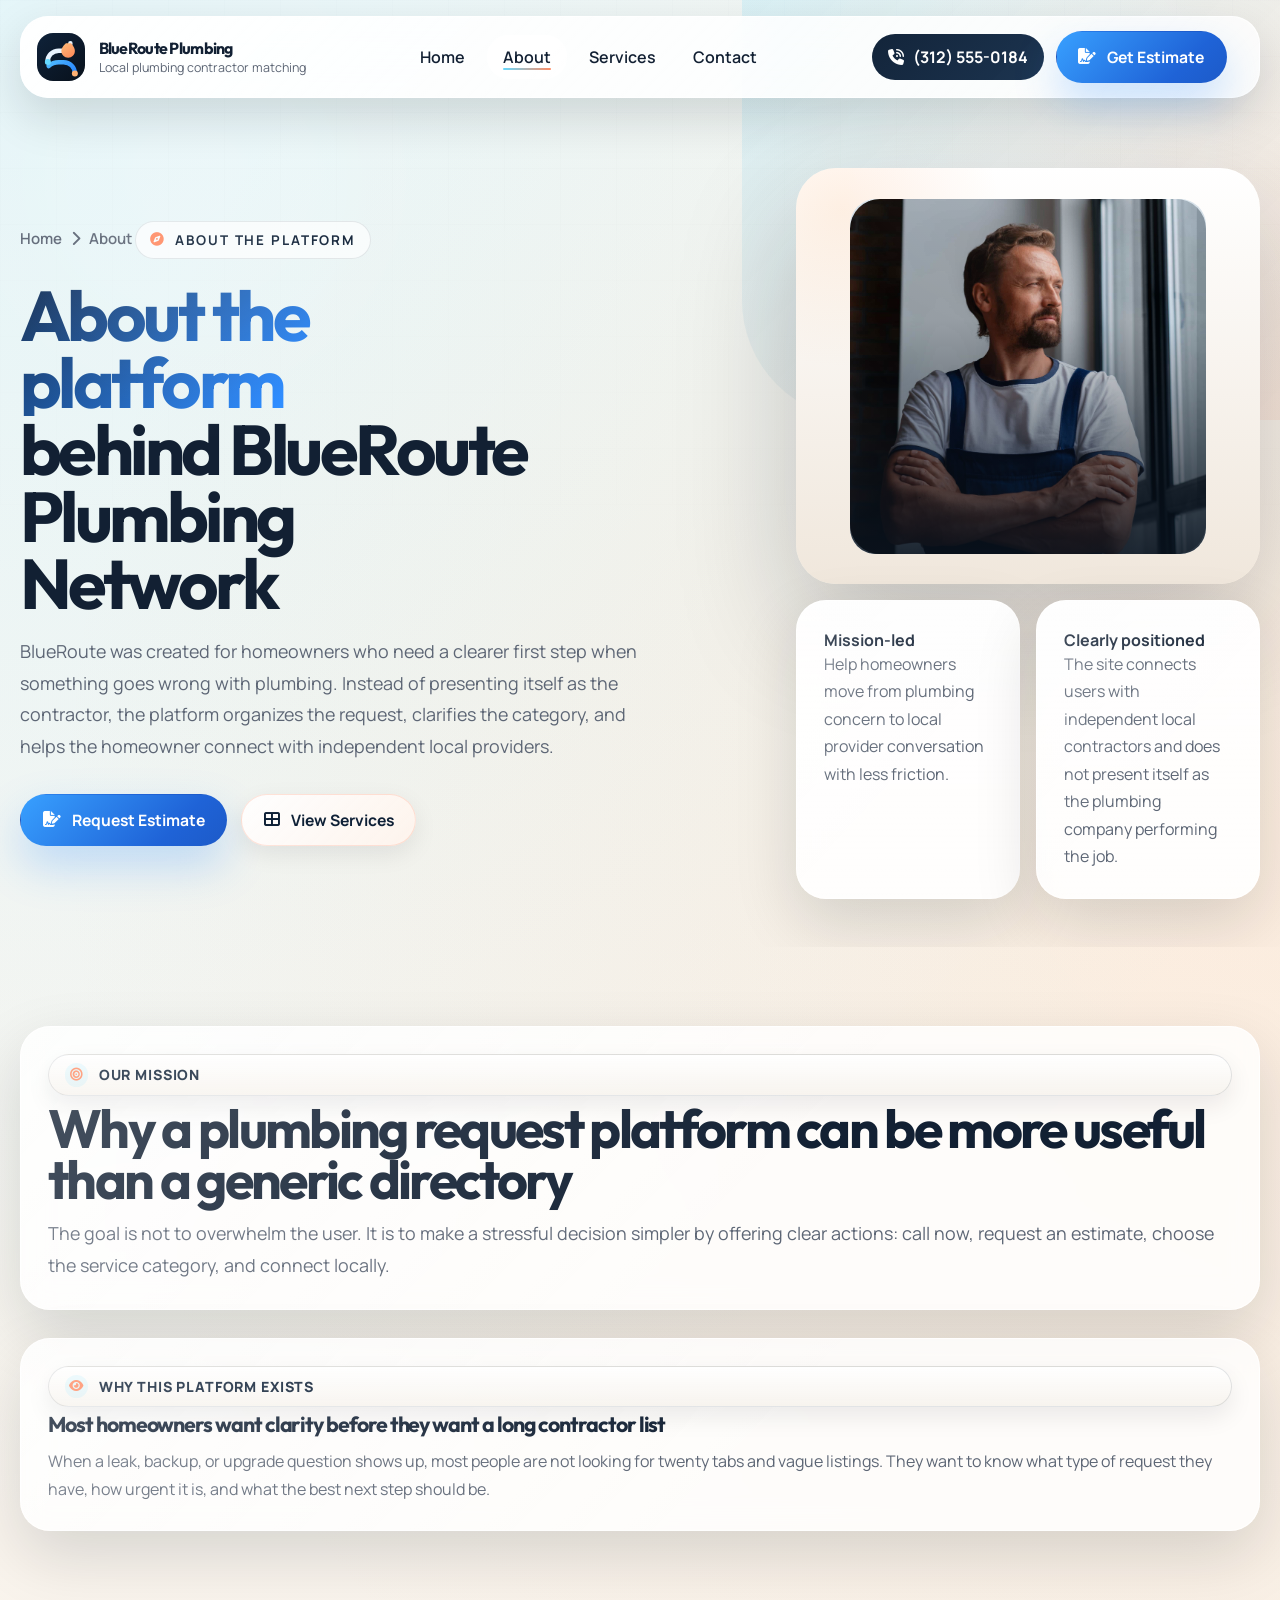
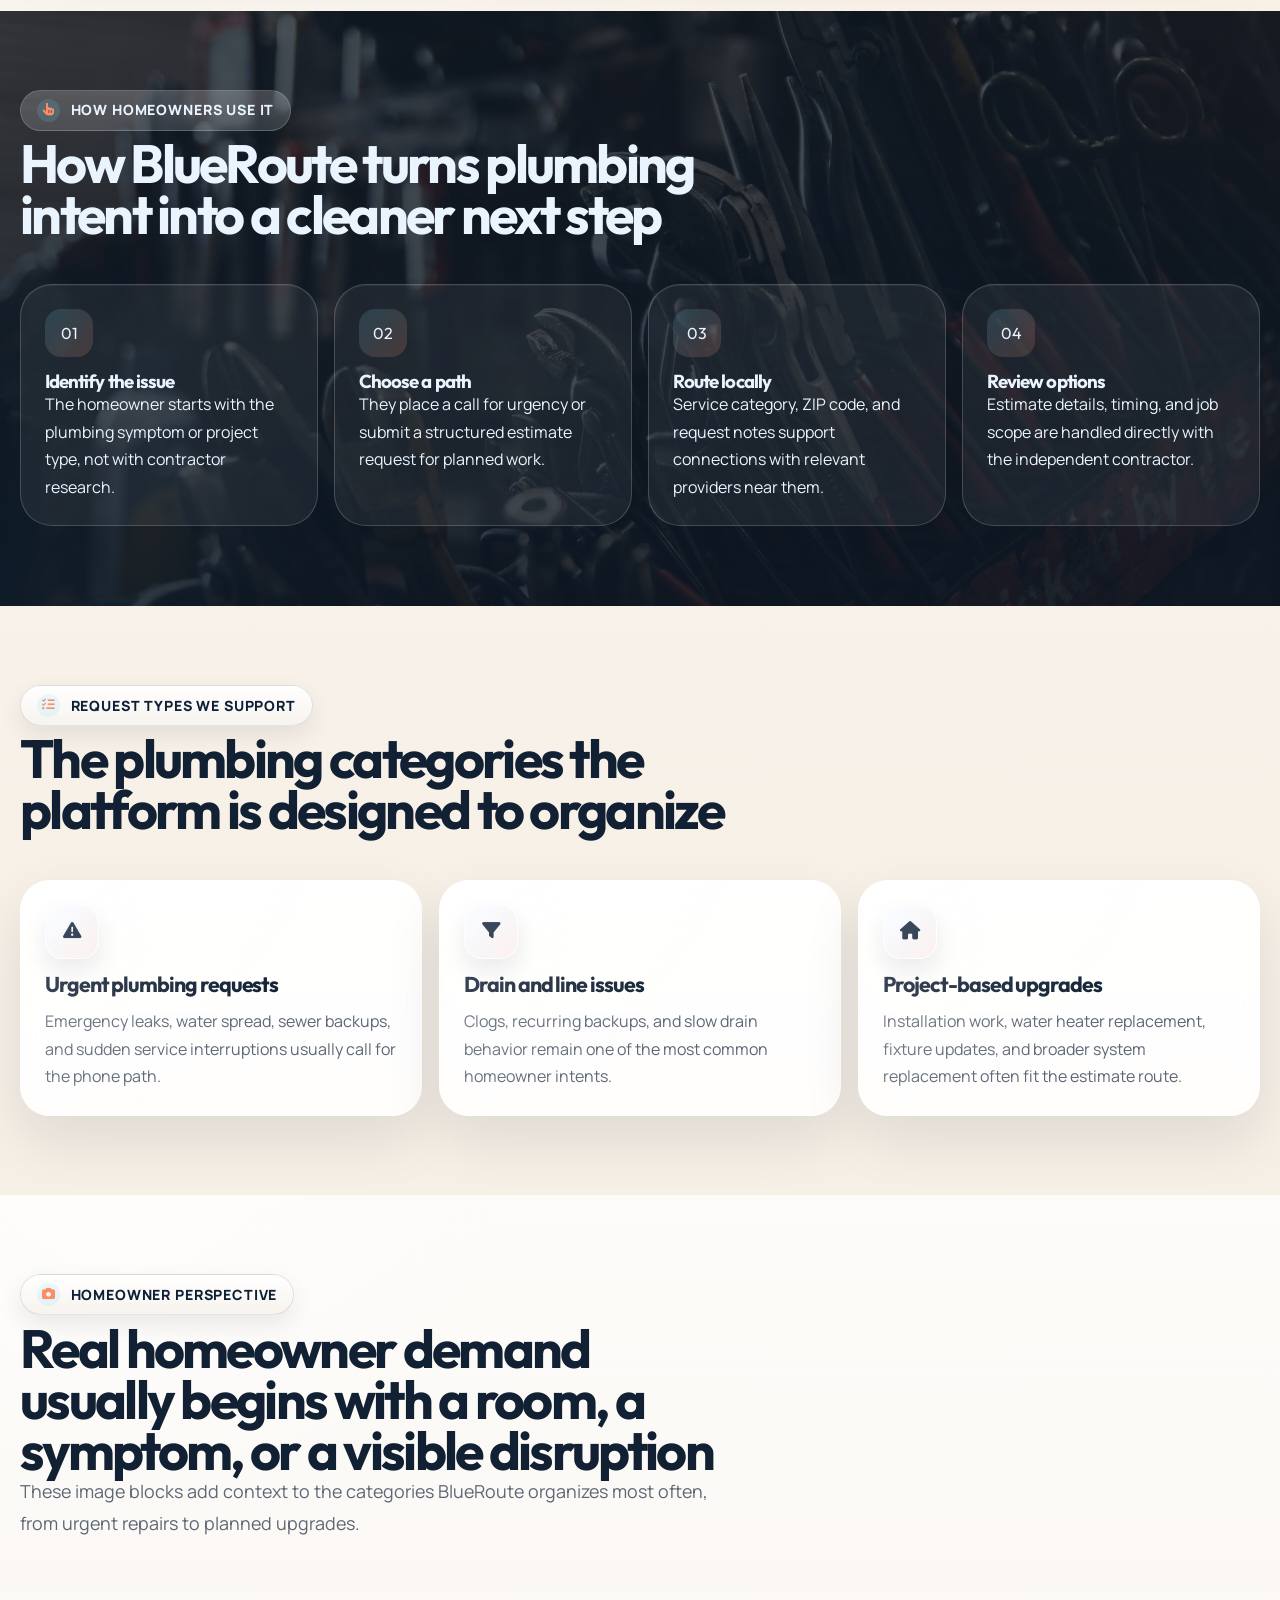
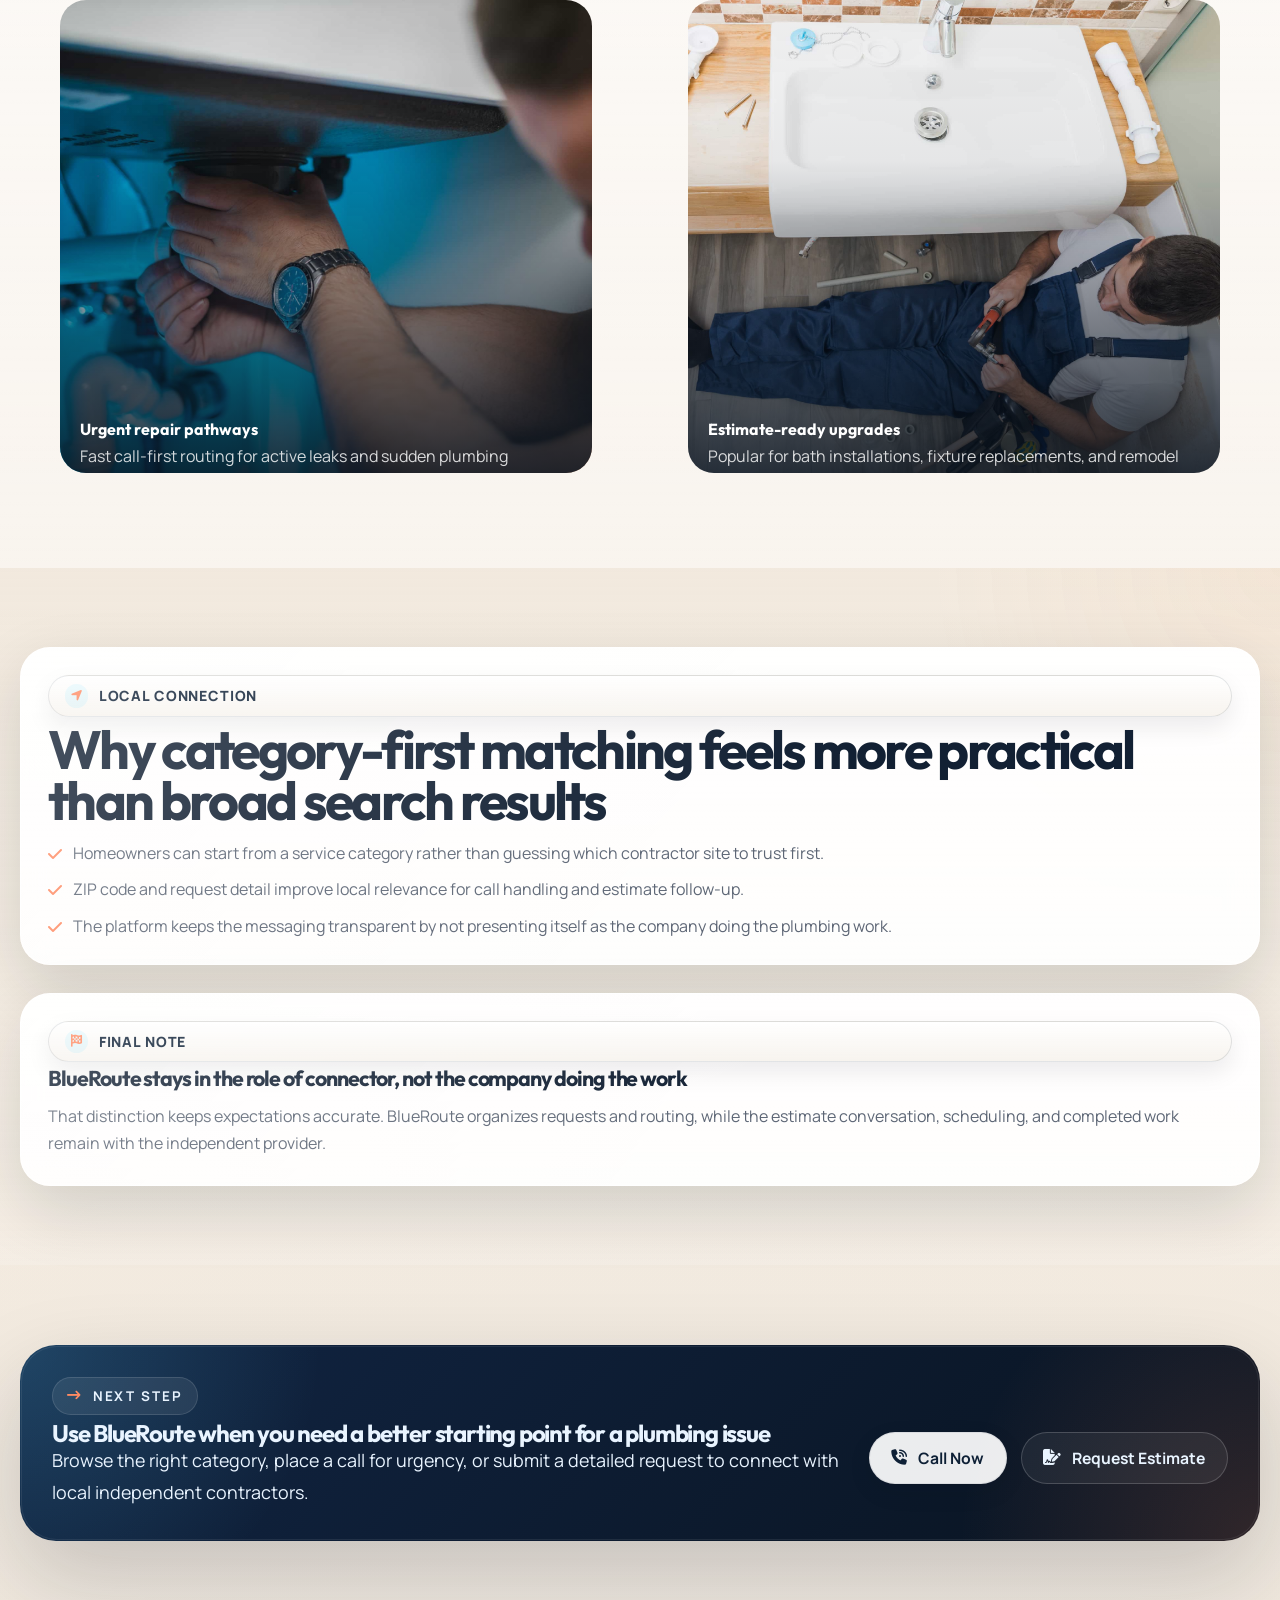
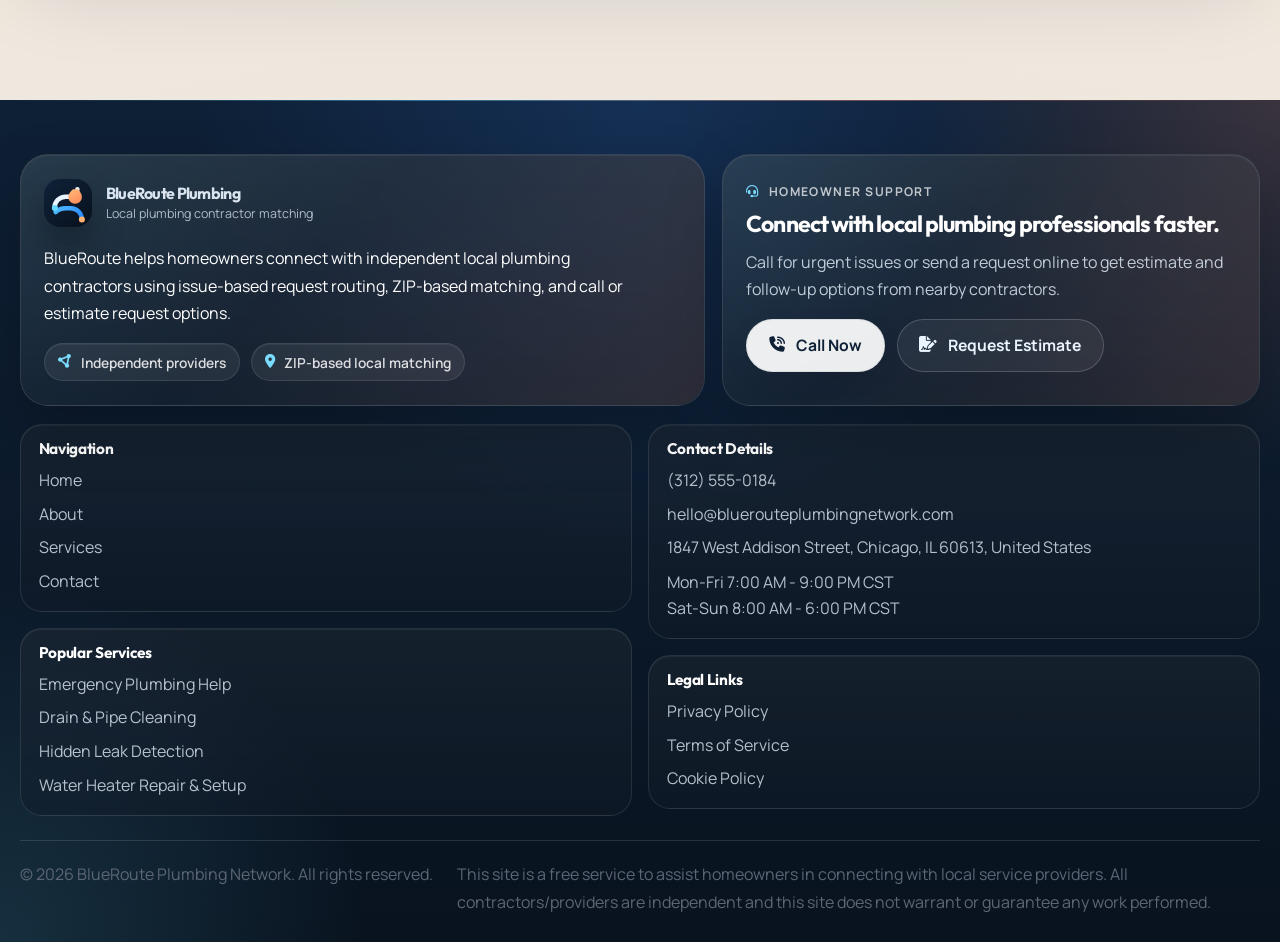
==== commit be928649: "desktop services add" ====
--- a/about.html
+++ b/about.html
@@ -128,7 +128,7 @@
         </div>
       </section>
 
-      <section class="section section--ink">
+      <section class="section section--ink about-process-section">
         <div class="container">
           <div class="section-head reveal">
             <div class="section-copy">
--- a/css/main.css
+++ b/css/main.css
@@ -28,7 +28,7 @@
   --radius-md: 28px;
   --radius-lg: 40px;
   --container: min(1240px, calc(100% - 2rem));
-  --section-space: clamp(4.9rem, 7vw, 6.5rem);
+  --section-space: clamp(4.2rem, 6.2vw, 5.75rem);
   --transition: 220ms ease;
 }
 
@@ -167,6 +167,14 @@
     radial-gradient(circle at 100% 0%, rgba(255, 139, 99, 0.12), transparent 24%),
     linear-gradient(180deg, var(--surface-dark), #09131f);
   color: var(--text-on-dark);
+}
+
+.service-page .section--ink {
+  background:
+    linear-gradient(180deg, rgba(6, 14, 24, 0.72), rgba(8, 18, 30, 0.84)),
+    radial-gradient(circle at 0% 100%, rgba(101, 217, 255, 0.16), transparent 28%),
+    radial-gradient(circle at 100% 0%, rgba(255, 139, 99, 0.14), transparent 24%),
+    url("../images/service-pages/kenny.jpg") center / cover no-repeat;
 }
 
 .section--ink h2,
@@ -1689,13 +1697,99 @@
 }
 
 .legal-anchor-list {
+  counter-reset: legal-links;
+  display: grid;
+  gap: 0.55rem;
   margin-top: 1rem;
+  color: var(--text-soft);
 }
 
 .legal-anchor-list a {
   display: inline-flex;
   align-items: center;
-  gap: 0.55rem;
+  justify-content: space-between;
+  gap: 0.85rem;
+  width: 100%;
+  padding: 0.78rem 0.95rem;
+  border-radius: 18px;
+  border: 1px solid rgba(18, 32, 51, 0.08);
+  background: rgba(255, 255, 255, 0.62);
+  color: var(--text);
+  font-weight: 700;
+  box-shadow: inset 0 1px 0 rgba(255, 255, 255, 0.68);
+}
+
+.legal-anchor-list a::before {
+  counter-increment: legal-links;
+  content: counter(legal-links, decimal-leading-zero);
+  flex: 0 0 auto;
+  font-family: "Outfit", sans-serif;
+  font-size: 0.82rem;
+  letter-spacing: 0.06em;
+  color: var(--accent);
+}
+
+.legal-nav-card .footer-links a:hover,
+.legal-nav-card .footer-links a:focus-visible {
+  transform: translateX(0) translateY(-2px);
+  color: var(--text);
+  border-color: rgba(44, 139, 255, 0.16);
+  box-shadow: 0 14px 28px rgba(9, 19, 31, 0.08);
+}
+
+.legal-nav-card__intro {
+  margin-top: 0.85rem;
+  color: var(--text-soft);
+  line-height: 1.68;
+}
+
+.legal-nav-card__section {
+  margin-top: 1.2rem;
+  padding-top: 1.2rem;
+  border-top: 1px solid rgba(18, 32, 51, 0.08);
+}
+
+.legal-nav-card__section h3 {
+  font-size: 1rem;
+}
+
+.legal-nav-card__section .stack-list {
+  margin-top: 0.85rem;
+}
+
+.legal-nav-card__section--links {
+  padding-top: 1rem;
+}
+
+.legal-quick-links {
+  display: grid;
+  gap: 0.72rem;
+  margin-top: 0.85rem;
+}
+
+.legal-quick-links a {
+  display: inline-flex;
+  align-items: center;
+  gap: 0.65rem;
+  min-height: 44px;
+  width: 100%;
+  padding: 0.8rem 1rem;
+  border-radius: 18px;
+  border: 1px solid rgba(18, 32, 51, 0.08);
+  background: linear-gradient(135deg, rgba(255, 255, 255, 0.88), rgba(247, 241, 233, 0.74));
+  color: var(--text);
+  font-weight: 700;
+  transition:
+    transform var(--transition),
+    box-shadow var(--transition),
+    border-color var(--transition);
+}
+
+.legal-quick-links a:hover,
+.legal-quick-links a:focus-visible {
+  transform: translateY(-2px);
+  border-color: rgba(44, 139, 255, 0.18);
+  box-shadow: 0 16px 32px rgba(9, 19, 31, 0.08);
 }
 
 .legal-copy {
@@ -1970,7 +2064,7 @@
   }
 
   .section {
-    padding: 3.85rem 0;
+    padding: 3.35rem 0;
   }
 
   .hero,
--- a/css/about.css
+++ b/css/about.css
@@ -76,6 +76,14 @@
   background: rgba(255, 255, 255, 0.8);
 }
 
+.about-process-section {
+  background:
+    linear-gradient(180deg, rgba(6, 14, 24, 0.72), rgba(8, 18, 30, 0.84)),
+    radial-gradient(circle at 0% 100%, rgba(101, 217, 255, 0.16), transparent 28%),
+    radial-gradient(circle at 100% 0%, rgba(255, 139, 99, 0.14), transparent 24%),
+    url("../images/about/kenny.jpg") center / cover no-repeat;
+}
+
 @media (max-width: 760px) {
   .about-hero-media {
     width: 100%;
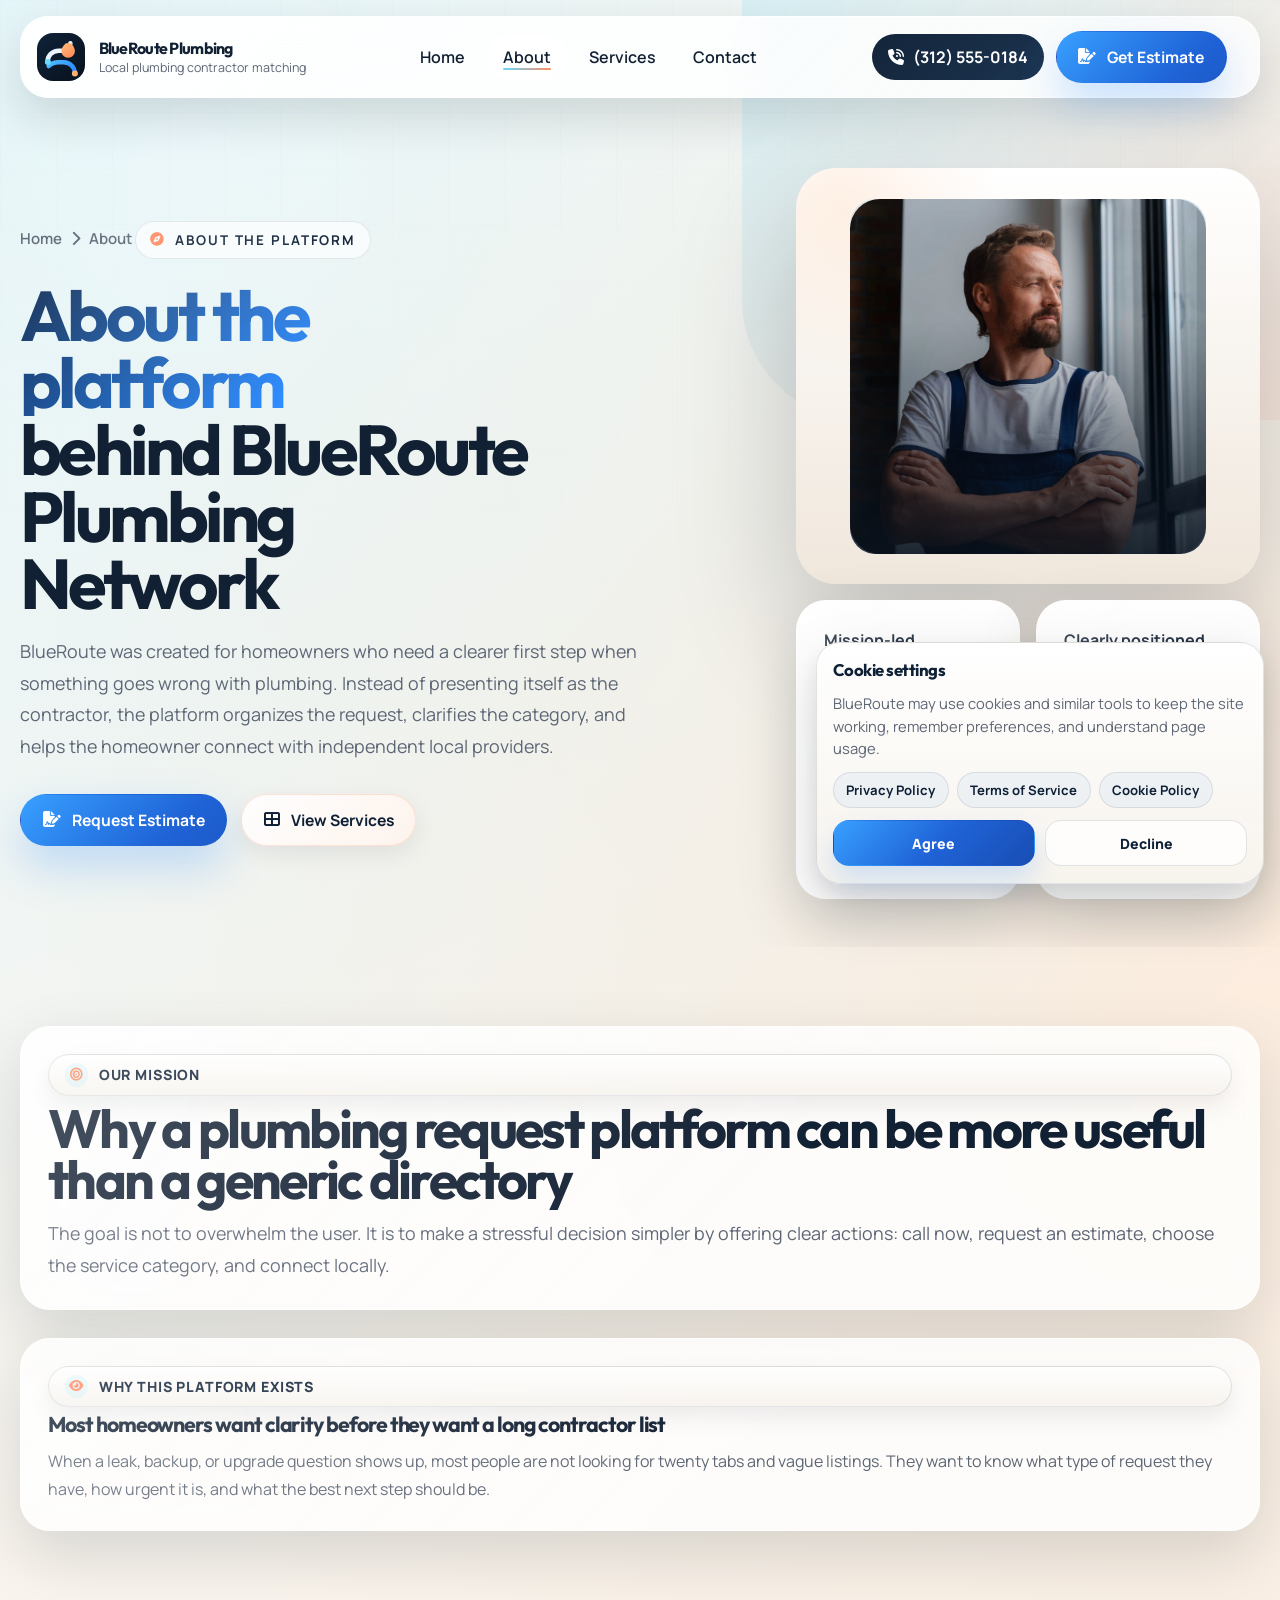
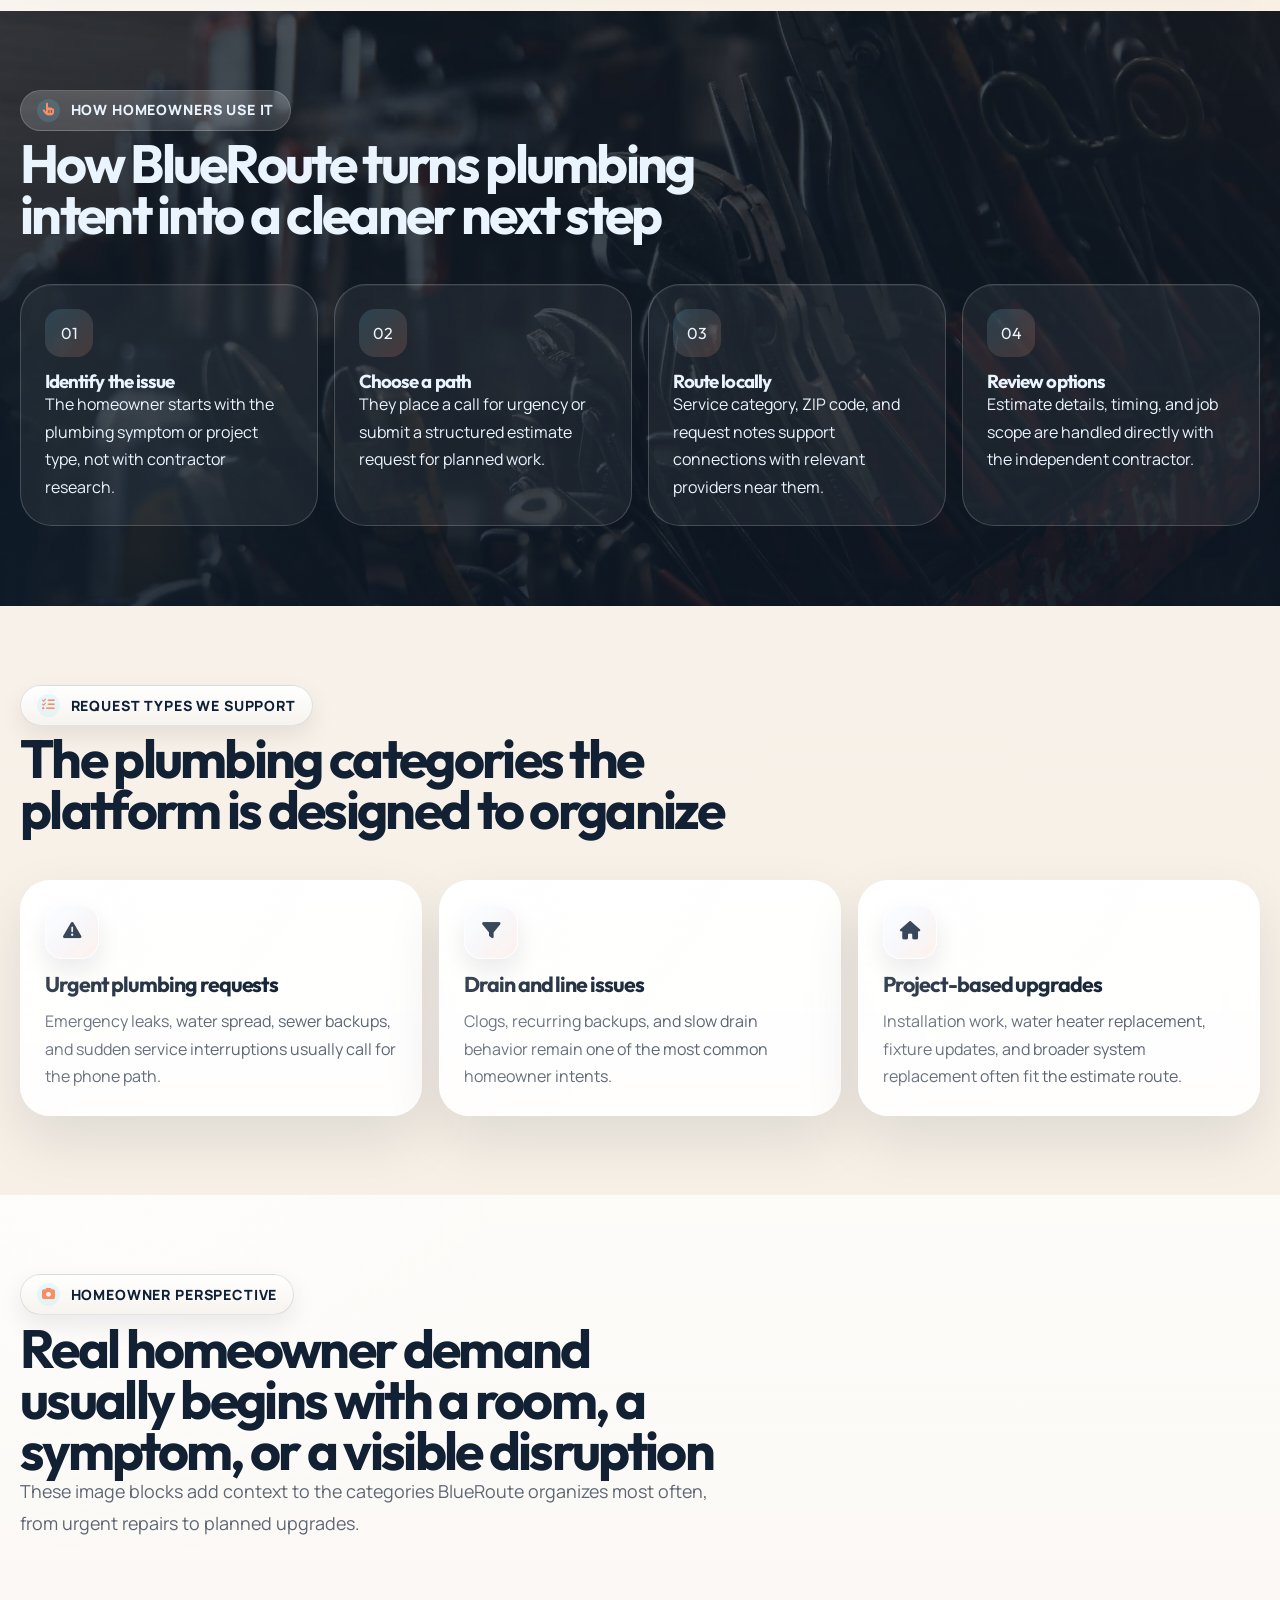
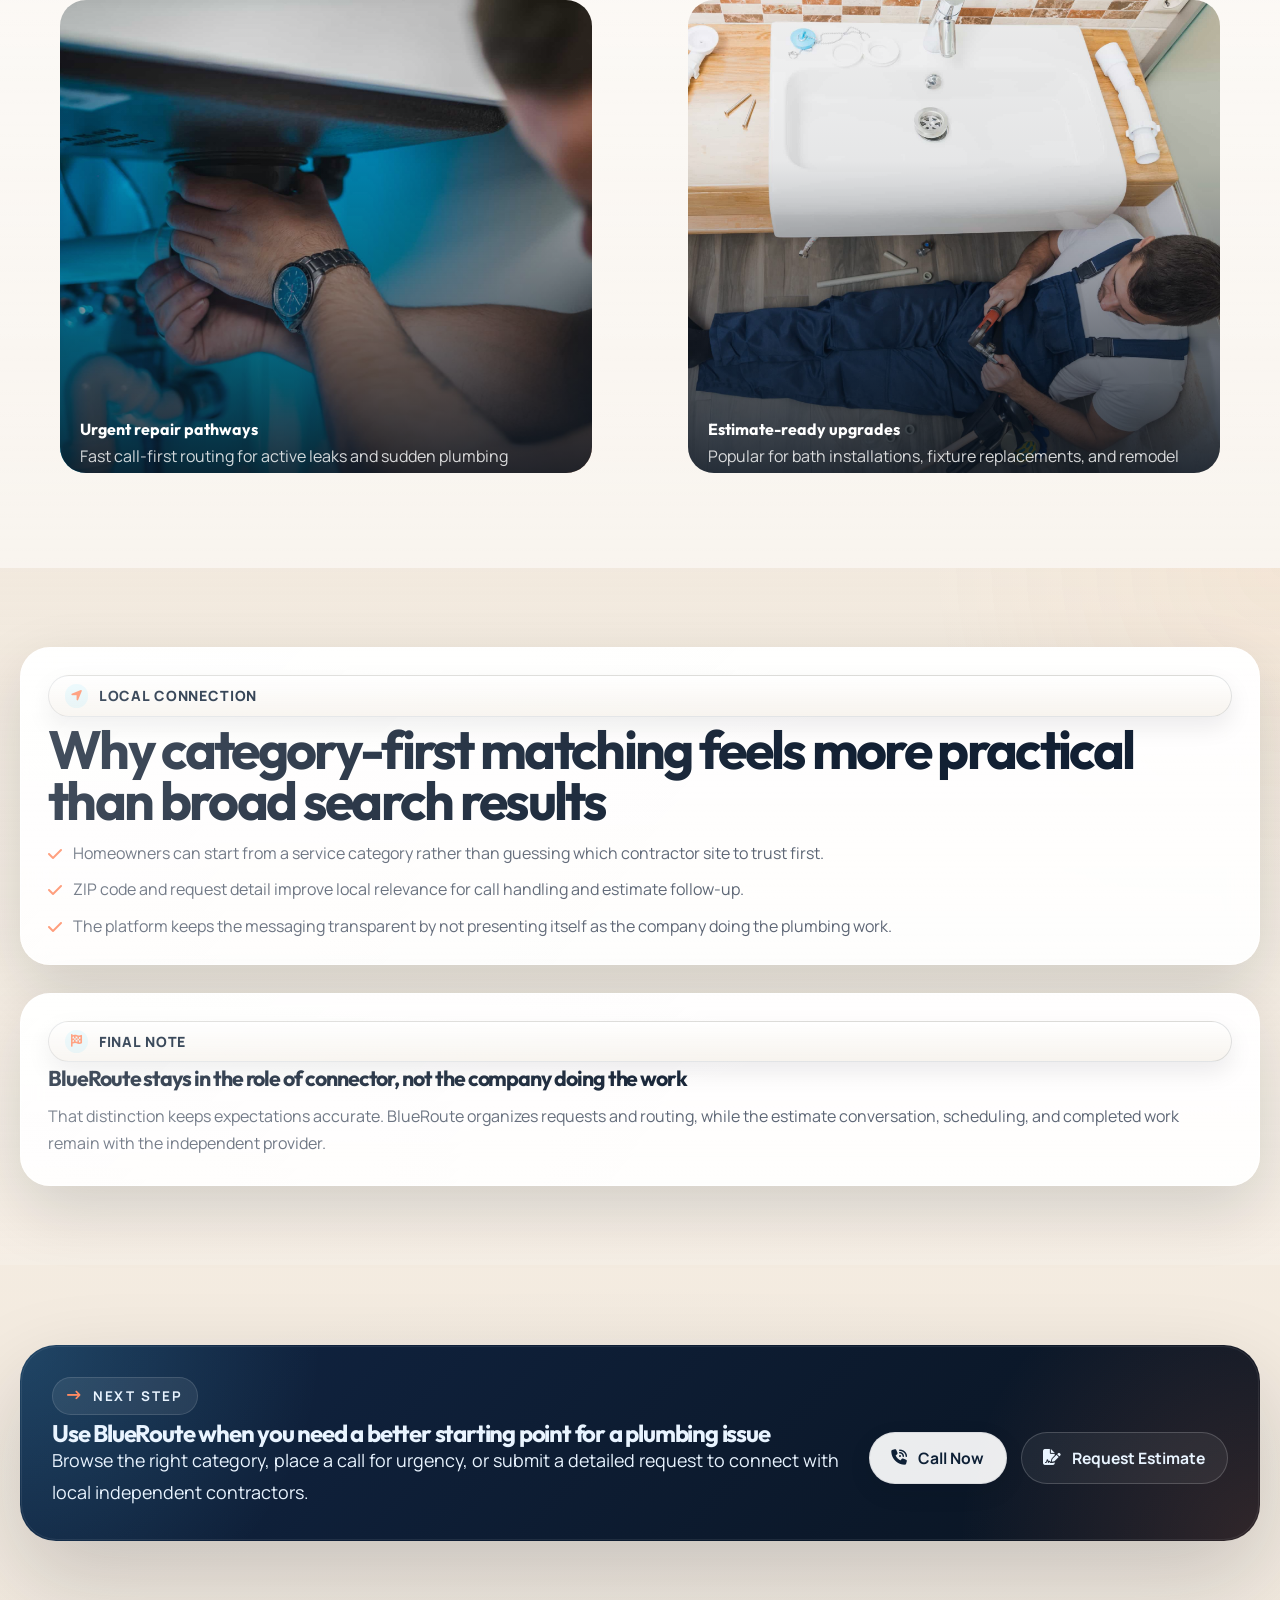
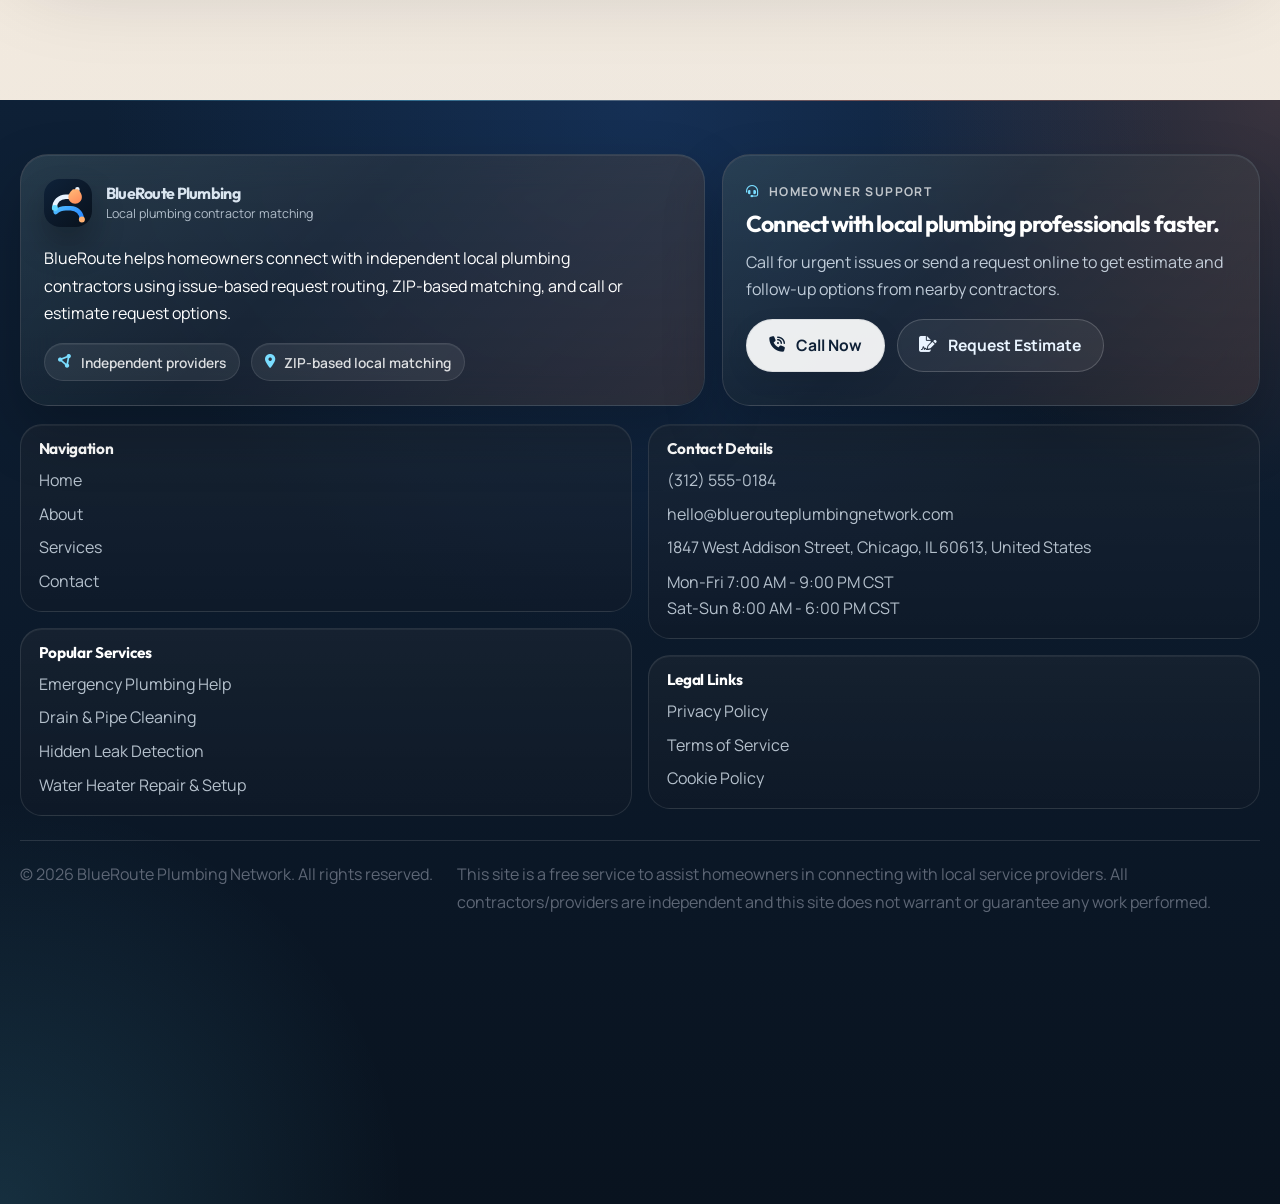
==== commit eba8cfe1: "add burger menu" ====
--- a/about.html
+++ b/about.html
@@ -8,7 +8,8 @@
       content="Learn how BlueRoute Plumbing Network works as a homeowner-focused plumbing request platform connecting users with local independent contractors for urgent issues, diagnostics, and estimate-led projects."
     />
     <title>About | BlueRoute Plumbing Network</title>
-    <link rel="icon" type="image/svg+xml" href="images/icons/favicon.svg" />
+    <link rel="icon" type="image/svg+xml" sizes="any" href="images/icons/favicon.svg?v=3" />
+    <link rel="shortcut icon" href="images/icons/favicon.svg?v=3" />
     <link rel="preconnect" href="https://fonts.googleapis.com" />
     <link rel="preconnect" href="https://fonts.gstatic.com" crossorigin />
     <link
--- a/css/main.css
+++ b/css/main.css
@@ -29,6 +29,7 @@
   --radius-lg: 40px;
   --container: min(1240px, calc(100% - 2rem));
   --section-space: clamp(4.2rem, 6.2vw, 5.75rem);
+  --cookie-notice-offset: 0px;
   --transition: 220ms ease;
 }
 
@@ -141,6 +142,10 @@
 .container {
   width: var(--container);
   margin: 0 auto;
+}
+
+#estimate-form {
+  scroll-margin-top: 7rem;
 }
 
 .section {
@@ -451,16 +456,48 @@
 }
 
 .nav-link:hover::after,
-.nav-link:focus-visible::after,
 .nav-link.is-active::after {
   transform: scaleX(1);
 }
 
 .nav-link:hover,
-.nav-link:focus-visible,
 .nav-link.is-active {
   background: rgba(255, 255, 255, 0.74);
   box-shadow: inset 0 1px 0 rgba(255, 255, 255, 0.48);
+}
+
+.nav-list .nav-link:focus-visible,
+.nav-list .mobile-nav-close:focus-visible,
+.nav-list .mobile-nav-services__toggle:focus-visible,
+.nav-list .mobile-nav-service-link:focus-visible,
+.nav-list .mobile-nav-cookie-button:focus-visible,
+.nav-list .mobile-nav-meta__line:focus-visible {
+  outline: none;
+  transform: none;
+  box-shadow: none;
+}
+
+.mobile-nav-close-row,
+.mobile-nav-close,
+.mobile-nav-services__toggle,
+.mobile-nav-footer,
+.mobile-nav-cookie-button,
+.mobile-nav-meta {
+  display: none;
+}
+
+.mobile-nav-services {
+  display: flex;
+  align-items: center;
+}
+
+.mobile-nav-services__header {
+  display: flex;
+  align-items: center;
+}
+
+.mobile-nav-services__panel {
+  display: none;
 }
 
 .header-actions {
@@ -537,6 +574,164 @@
 body.menu-open .menu-toggle::after {
   top: 23px;
   transform: rotate(-45deg);
+}
+
+.floating-estimate-button {
+  position: fixed;
+  right: max(0.95rem, env(safe-area-inset-right, 0px));
+  bottom: calc(max(0.95rem, env(safe-area-inset-bottom, 0px)) + var(--cookie-notice-offset));
+  z-index: 88;
+  display: none;
+  align-items: center;
+  gap: 0.52rem;
+  min-height: 50px;
+  padding: 0.78rem 0.94rem;
+  border-radius: 999px;
+  background: linear-gradient(135deg, #1f63d7, #2c8bff 58%, #65d9ff 100%);
+  color: #ffffff;
+  box-shadow:
+    0 18px 38px rgba(31, 99, 215, 0.24),
+    0 10px 24px rgba(9, 19, 31, 0.18);
+  backdrop-filter: blur(14px);
+  transition:
+    transform 240ms ease,
+    opacity 220ms ease,
+    box-shadow 220ms ease,
+    padding 220ms ease,
+    gap 220ms ease;
+}
+
+.floating-estimate-button i {
+  font-size: 0.94rem;
+  flex: 0 0 auto;
+}
+
+.floating-estimate-button span {
+  font-size: 0.78rem;
+  font-weight: 800;
+  letter-spacing: 0.08em;
+  text-transform: uppercase;
+  white-space: nowrap;
+  transition: max-width 220ms ease, opacity 180ms ease, margin 220ms ease;
+  max-width: 10rem;
+  overflow: hidden;
+}
+
+.floating-estimate-button:hover,
+.floating-estimate-button:focus-visible {
+  transform: translateY(-2px);
+  box-shadow:
+    0 22px 42px rgba(31, 99, 215, 0.28),
+    0 14px 30px rgba(9, 19, 31, 0.2);
+}
+
+.floating-estimate-button.is-condensed {
+  gap: 0;
+  padding-inline: 0.92rem;
+}
+
+.floating-estimate-button.is-condensed span {
+  max-width: 0;
+  opacity: 0;
+}
+
+.floating-estimate-button.is-hidden,
+body.menu-open .floating-estimate-button {
+  opacity: 0;
+  pointer-events: none;
+  transform: translateY(0.8rem) scale(0.94);
+}
+
+.cookie-notice {
+  position: fixed;
+  right: max(1rem, env(safe-area-inset-right, 0px));
+  bottom: max(1rem, env(safe-area-inset-bottom, 0px));
+  z-index: 86;
+  width: min(28rem, calc(100% - 2rem));
+  display: grid;
+  gap: 0.75rem;
+  padding: 1rem 1rem 1.05rem;
+  border: 1px solid rgba(18, 32, 51, 0.12);
+  border-radius: 24px;
+  background:
+    linear-gradient(180deg, rgba(255, 255, 255, 0.97), rgba(247, 243, 236, 0.96)),
+    rgba(255, 255, 255, 0.98);
+  box-shadow:
+    0 24px 60px rgba(9, 19, 31, 0.16),
+    0 10px 24px rgba(9, 19, 31, 0.08);
+}
+
+.cookie-notice__title {
+  color: var(--surface-dark);
+  font-family: "Outfit", sans-serif;
+  font-size: 1.05rem;
+  letter-spacing: -0.03em;
+}
+
+.cookie-notice__copy {
+  color: var(--text-soft);
+  font-size: 0.92rem;
+  line-height: 1.55;
+}
+
+.cookie-notice__links {
+  display: flex;
+  flex-wrap: wrap;
+  gap: 0.5rem;
+}
+
+.cookie-notice__link {
+  display: inline-flex;
+  align-items: center;
+  min-height: 36px;
+  padding: 0.48rem 0.78rem;
+  border: 1px solid rgba(18, 32, 51, 0.1);
+  border-radius: 999px;
+  background: rgba(44, 139, 255, 0.06);
+  color: var(--surface-dark);
+  font-size: 0.82rem;
+  font-weight: 700;
+  transition: transform var(--transition), background-color var(--transition), border-color var(--transition);
+}
+
+.cookie-notice__link:hover,
+.cookie-notice__link:focus-visible {
+  transform: translateY(-1px);
+  background: rgba(44, 139, 255, 0.12);
+  border-color: rgba(44, 139, 255, 0.2);
+}
+
+.cookie-notice__actions {
+  display: grid;
+  grid-template-columns: repeat(2, minmax(0, 1fr));
+  gap: 0.65rem;
+}
+
+.cookie-notice__button {
+  min-height: 44px;
+  padding: 0.78rem 0.95rem;
+  border: 1px solid transparent;
+  border-radius: 16px;
+  font-size: 0.88rem;
+  font-weight: 800;
+  transition: transform var(--transition), background-color var(--transition), border-color var(--transition), box-shadow var(--transition);
+}
+
+.cookie-notice__button:hover,
+.cookie-notice__button:focus-visible {
+  transform: translateY(-1px);
+}
+
+.cookie-notice__button--accept {
+  background: linear-gradient(135deg, #38a0ff, #1f63d7 52%, #194db3 100%);
+  color: #ffffff;
+  box-shadow: 0 14px 28px rgba(44, 139, 255, 0.2);
+}
+
+.cookie-notice__button--decline {
+  border-color: rgba(18, 32, 51, 0.12);
+  background: rgba(255, 255, 255, 0.76);
+  color: var(--surface-dark);
 }
 
 .hero {
@@ -1399,7 +1594,7 @@
 
 .site-footer {
   position: relative;
-  padding: 3.4rem 0 1.6rem;
+  padding: 3.4rem 0 calc(1.6rem + var(--cookie-notice-offset));
   margin-top: 5rem;
   background:
     radial-gradient(circle at 0% 100%, rgba(101, 217, 255, 0.14), transparent 24%),
@@ -1975,6 +2170,18 @@
 }
 
 @media (max-width: 980px) {
+  body.menu-open {
+    overflow: hidden;
+  }
+
+  .floating-estimate-button {
+    display: inline-flex;
+  }
+
+  body.has-floating-estimate .site-footer {
+    padding-bottom: calc(5rem + env(safe-area-inset-bottom, 0px) + var(--cookie-notice-offset));
+  }
+
   .site-header {
     padding-top: 0.75rem;
   }
@@ -1988,45 +2195,244 @@
 
   .site-nav {
     position: fixed;
-    top: 84px;
-    left: 0.9rem;
-    right: 0.9rem;
+    inset: 0;
     z-index: 90;
+    display: grid;
+    justify-items: stretch;
+    align-content: stretch;
+    padding: 0;
+    background: rgba(11, 22, 35, 0.985);
     opacity: 0;
+    visibility: hidden;
     pointer-events: none;
-    transform: translateY(-12px);
-    transition: opacity var(--transition), transform var(--transition);
+    transition: opacity 260ms ease, visibility 0s linear 260ms;
+  }
+
+  .site-nav::before {
+    display: none;
   }
 
   body.menu-open .site-nav {
     opacity: 1;
+    visibility: visible;
     pointer-events: auto;
-    transform: translateY(0);
+    transition: opacity 260ms ease, visibility 0s linear 0s;
+  }
+
+  body.menu-open .site-nav::before {
+    opacity: 1;
   }
 
   .nav-list {
+    position: fixed;
+    inset: 0;
+    z-index: 1;
+    width: auto;
+    max-width: none;
+    height: 100dvh;
+    min-height: 100dvh;
     flex-direction: column;
     align-items: stretch;
-    gap: 0.35rem;
-    max-height: calc(100vh - 108px);
+    gap: 0.45rem;
+    max-height: none;
+    overflow-x: hidden;
     overflow-y: auto;
-    padding: 0.85rem;
+    overscroll-behavior-y: contain;
+    -webkit-overflow-scrolling: touch;
+    touch-action: pan-y;
+    padding:
+      calc(env(safe-area-inset-top, 0px) + 1rem)
+      max(0.95rem, env(safe-area-inset-right, 0px))
+      calc(env(safe-area-inset-bottom, 0px) + 1rem)
+      max(0.95rem, env(safe-area-inset-left, 0px));
+    border-top: 0;
+    border-right: 0;
+    border-bottom: 0;
+    border-left: 0;
+    border-radius: 0;
+    background:
+      linear-gradient(180deg, rgba(11, 22, 35, 0.995), rgba(8, 18, 30, 0.995)),
+      rgba(11, 22, 35, 0.995);
+    box-shadow: none;
+    backdrop-filter: none;
+    transform: translate3d(-100%, 0, 0);
+    transition: transform 300ms ease;
+  }
+
+  body.menu-open .nav-list {
+    transform: translate3d(0, 0, 0);
+  }
+
+  .mobile-nav-close-row {
+    display: flex;
+    justify-content: flex-end;
+    margin-bottom: 0.2rem;
+    position: sticky;
+    top: 0;
+    z-index: 2;
+    padding-bottom: 0.35rem;
+    background: rgba(11, 22, 35, 0.995);
+  }
+
+  .mobile-nav-close {
+    display: inline-flex;
+    align-items: center;
+    justify-content: center;
+    width: 2.7rem;
+    height: 2.7rem;
+    border: 1px solid rgba(255, 255, 255, 0.14);
+    border-radius: 16px;
+    background: rgba(255, 255, 255, 0.08);
+    color: #ffffff;
+    font-size: 0.96rem;
+    font-weight: 800;
+    line-height: 1;
+    transition: background-color var(--transition), transform var(--transition), border-color var(--transition);
+  }
+
+  .mobile-nav-close:hover {
+    transform: translateY(-1px);
+    background: rgba(255, 255, 255, 0.14);
+    border-color: rgba(255, 255, 255, 0.2);
+  }
+
+  .mobile-nav-footer {
+    display: grid;
+    gap: 0.9rem;
+    margin-top: auto;
+    padding-top: 1rem;
+  }
+
+  .mobile-nav-cookie-button {
+    display: inline-flex;
+    align-items: center;
+    justify-content: center;
+    min-height: 50px;
+    width: 100%;
+    border: 1px solid rgba(255, 255, 255, 0.14);
+    border-radius: 18px;
+    background: rgba(255, 255, 255, 0.1);
+    color: #ffffff;
+    font-weight: 800;
+    letter-spacing: 0.01em;
+    transition: background-color var(--transition), transform var(--transition), border-color var(--transition);
+  }
+
+  .mobile-nav-cookie-button:hover {
+    transform: translateY(-1px);
+    background: rgba(255, 255, 255, 0.16);
+    border-color: rgba(255, 255, 255, 0.2);
+  }
+
+  .mobile-nav-meta {
+    display: grid;
+    gap: 0.38rem;
+    padding-bottom: 0.2rem;
+  }
+
+  .mobile-nav-meta__line {
+    margin: 0;
+    color: rgba(233, 244, 255, 0.74);
+    font-size: 0.88rem;
+    line-height: 1.55;
+  }
+
+  .mobile-nav-services {
+    display: grid;
+    gap: 0.4rem;
+  }
+
+  .mobile-nav-services__header {
+    display: grid;
+    grid-template-columns: minmax(0, 1fr) auto;
+    align-items: center;
+    gap: 0.55rem;
+  }
+
+  .mobile-nav-services__toggle {
+    display: inline-flex;
+    align-items: center;
+    justify-content: center;
+    gap: 0.5rem;
+    min-height: 52px;
+    padding: 0.9rem 0.95rem;
+    border: 1px solid rgba(255, 255, 255, 0.12);
+    border-radius: 18px;
+    background: rgba(255, 255, 255, 0.06);
+    color: rgba(233, 244, 255, 0.92);
+    font-size: 0.82rem;
+    font-weight: 800;
+    letter-spacing: 0.03em;
+    transition: background-color var(--transition), border-color var(--transition), transform var(--transition);
+  }
+
+  .mobile-nav-services__toggle i {
+    font-size: 0.78rem;
+    transition: transform var(--transition);
+  }
+
+  .mobile-nav-services__toggle:hover {
+    transform: translateY(-1px);
+    background: rgba(255, 255, 255, 0.1);
+    border-color: rgba(255, 255, 255, 0.18);
+  }
+
+  .mobile-nav-services.is-open .mobile-nav-services__toggle i {
+    transform: rotate(180deg);
+  }
+
+  .mobile-nav-services__panel {
+    display: grid;
+    grid-template-rows: 0fr;
+    opacity: 0;
+    transition: grid-template-rows 240ms ease, opacity 180ms ease;
+  }
+
+  .mobile-nav-services.is-open .mobile-nav-services__panel {
+    grid-template-rows: 1fr;
+    opacity: 1;
+  }
+
+  .mobile-nav-services__panel-inner {
+    min-height: 0;
+    overflow: hidden;
+    display: grid;
+    gap: 0.45rem;
+    padding: 0.1rem 0 0.2rem 0.65rem;
+  }
+
+  .mobile-nav-service-link {
+    display: inline-flex;
+    align-items: center;
+    min-height: 44px;
+    padding: 0.72rem 0.9rem;
     border: 1px solid rgba(255, 255, 255, 0.08);
-    border-radius: 24px;
-    background: rgba(11, 22, 35, 0.96);
-    box-shadow: var(--shadow-lg);
-    backdrop-filter: blur(18px);
+    border-radius: 16px;
+    background: rgba(255, 255, 255, 0.04);
+    color: rgba(233, 244, 255, 0.8);
+    font-size: 0.86rem;
+    font-weight: 700;
+    line-height: 1.35;
+    transition: background-color var(--transition), border-color var(--transition), color var(--transition), transform var(--transition);
+  }
+
+  .mobile-nav-service-link:hover,
+  .mobile-nav-service-link.is-active {
+    transform: translateY(-1px);
+    background: rgba(101, 217, 255, 0.1);
+    border-color: rgba(101, 217, 255, 0.2);
+    color: #ffffff;
   }
 
   .nav-link {
     justify-content: flex-start;
-    min-height: 46px;
-    padding: 0.85rem 0.95rem;
+    min-height: 52px;
+    padding: 0.9rem 0.95rem;
+    border-radius: 18px;
     color: var(--text-on-dark);
   }
 
   .nav-link:hover,
-  .nav-link:focus-visible,
   .nav-link.is-active {
     background: rgba(255, 255, 255, 0.08);
   }
@@ -2035,8 +2441,23 @@
     display: inline-flex;
   }
 
+  .header-actions {
+    display: none;
+  }
+
   .header-actions .phone-chip {
     display: none;
+  }
+
+  .cookie-notice {
+    width: min(30rem, calc(100% - 1.5rem));
+    right: max(0.75rem, env(safe-area-inset-right, 0px));
+    bottom: max(0.75rem, env(safe-area-inset-bottom, 0px));
+    border-radius: 22px;
+  }
+
+  .cookie-notice__actions {
+    grid-template-columns: 1fr;
   }
 
   .hero-grid,
@@ -2056,6 +2477,15 @@
 }
 
 @media (max-width: 760px) {
+  html,
+  body {
+    overflow-x: clip;
+  }
+
+  body {
+    background: linear-gradient(180deg, #fdfbf8 0%, #f5ede1 100%);
+  }
+
   body::before,
   body::after,
   .floating-note,
@@ -2063,19 +2493,65 @@
     display: none;
   }
 
+  .container {
+    width: min(100% - 1.25rem, 42rem);
+  }
+
+  .site-header {
+    padding-top: 0.55rem;
+  }
+
+  .header-shell {
+    min-height: 68px;
+    gap: 0.55rem;
+    padding: 0.68rem 0.78rem;
+    border-radius: 22px;
+  }
+
+  .brand {
+    min-width: 0;
+    gap: 0.72rem;
+  }
+
+  .brand img {
+    width: 42px;
+    height: 42px;
+    border-radius: 14px;
+  }
+
+  .brand-text strong {
+    font-size: 0.94rem;
+  }
+
   .section {
-    padding: 3.35rem 0;
+    padding: 3rem 0;
   }
 
   .hero,
   .page-hero {
-    padding: 4rem 0 2.35rem;
+    padding: 3.55rem 0 2rem;
+  }
+
+  .page-hero-copy {
+    min-width: 0;
+    padding: 1.15rem 1.05rem 1.2rem;
+    border: 1px solid rgba(255, 255, 255, 0.62);
+    border-radius: 24px;
+    background:
+      linear-gradient(180deg, rgba(255, 255, 255, 0.86), rgba(247, 241, 233, 0.68)),
+      rgba(255, 255, 255, 0.6);
+    box-shadow: 0 18px 44px rgba(9, 19, 31, 0.08);
+    backdrop-filter: blur(12px);
+  }
+
+  .page-hero-copy .eyebrow {
+    margin-bottom: 0.2rem;
   }
 
   .section-head {
     grid-template-columns: 1fr;
     gap: 0.9rem;
-    margin-bottom: 1.9rem;
+    margin-bottom: 1.55rem;
   }
 
   .section-kicker,
@@ -2101,9 +2577,16 @@
 
   .hero-copy h1,
   .page-hero-copy h1 {
-    font-size: clamp(2.15rem, 10vw, 3.3rem);
-    margin-top: 0.85rem;
+    font-size: clamp(2rem, 8.8vw, 2.85rem);
+    margin-top: 0.72rem;
     max-width: none;
+    line-height: 0.98;
+    letter-spacing: -0.06em;
+  }
+
+  .page-hero-copy h1 span {
+    display: inline;
+    margin-right: 0.18em;
   }
 
   .hero-copy p,
@@ -2111,6 +2594,19 @@
   .lede {
     font-size: 1rem;
     line-height: 1.66;
+  }
+
+  .page-hero-copy .lede {
+    max-width: 34ch;
+    margin-top: 0.82rem;
+    font-size: 0.97rem;
+    line-height: 1.58;
+  }
+
+  .section-copy h2,
+  .cta-band h2 {
+    font-size: clamp(1.72rem, 7vw, 2.35rem);
+    line-height: 1.02;
   }
 
   .hero-grid,
@@ -2119,13 +2615,29 @@
   .cta-grid,
   .catalog-shell,
   .split-grid {
-    gap: 1.15rem;
+    gap: 1rem;
   }
 
   .hero-actions,
   .inline-actions {
     margin-top: 1.25rem;
     gap: 0.7rem;
+  }
+
+  .page-hero-copy .hero-actions,
+  .page-hero-copy .inline-actions {
+    display: grid;
+    grid-template-columns: repeat(2, minmax(0, 1fr));
+    width: 100%;
+    margin-top: 1rem;
+    gap: 0.65rem;
+  }
+
+  .page-hero-copy .hero-actions .btn,
+  .page-hero-copy .inline-actions .btn {
+    width: 100%;
+    min-height: 48px;
+    padding-inline: 1rem;
   }
 
   .hero-trust {
@@ -2195,12 +2707,40 @@
   }
 
   .visual-frame {
-    padding: 0.55rem;
-    border-radius: 28px;
+    padding: 0.5rem;
+    border-radius: 24px;
   }
 
   .visual-frame img {
-    border-radius: 20px;
+    border-radius: 18px;
+  }
+
+  .media-tile {
+    border-radius: 22px;
+  }
+
+  .media-overlay {
+    gap: 0.28rem;
+    padding: 0.98rem 0.98rem 0.92rem;
+    transform: translateY(0);
+  }
+
+  .media-overlay strong {
+    font-size: 0.96rem;
+  }
+
+  .media-overlay span {
+    font-size: 0.84rem;
+    line-height: 1.42;
+  }
+
+  .media-overlay__link {
+    min-height: 32px;
+    margin-top: 0.08rem;
+    padding: 0.18rem 0.68rem;
+    font-size: 0.72rem;
+    opacity: 1;
+    transform: translateY(0);
   }
 
   .cta-band {
@@ -2241,29 +2781,320 @@
     font-size: 0.82rem;
   }
 
+  .card,
+  .content-card,
+  .quote-card,
+  .contact-card,
+  .catalog-card,
+  .process-card,
+  .faq-item,
+  .legal-copy,
+  .legal-nav-card,
+  .legal-summary-card {
+    box-shadow: 0 18px 42px rgba(9, 19, 31, 0.08);
+  }
+
+  .card h3,
+  .content-card h3,
+  .quote-card h3,
+  .contact-card h3,
+  .process-card h3,
+  .catalog-card h3 {
+    font-size: 1.16rem;
+    line-height: 1.02;
+  }
+
+  .card p,
+  .content-card p,
+  .quote-card p,
+  .contact-card p,
+  .catalog-card p,
+  .process-card p,
+  .legal-copy p,
+  .legal-copy li {
+    font-size: 0.93rem;
+    line-height: 1.58;
+  }
+
+  .icon-badge,
+  .step-index {
+    width: 48px;
+    height: 48px;
+    border-radius: 16px;
+    margin-bottom: 0.85rem;
+  }
+
   .footer-tag-row {
     display: none;
   }
 
+  .site-footer {
+    margin-top: 3.4rem;
+    padding: 2.85rem 0 calc(1rem + env(safe-area-inset-bottom, 0px));
+  }
+
+  .footer-callout {
+    gap: 0.85rem;
+    margin-bottom: 0.95rem;
+  }
+
   .footer-panel {
-    padding: 1.15rem;
-    border-radius: 22px;
+    padding: 1rem;
+    border-radius: 20px;
   }
 
   .footer-action-title {
     font-size: clamp(1.2rem, 5vw, 1.5rem);
   }
 
+  .footer-brand-copy,
+  .footer-action-copy {
+    font-size: 0.92rem;
+    line-height: 1.58;
+  }
+
+  .footer-action-row {
+    gap: 0.58rem;
+  }
+
   .footer-group {
-    padding: 0.95rem;
+    padding: 0.88rem 0.92rem;
+    border-radius: 18px;
+  }
+
+  .footer-title {
+    margin-bottom: 0.55rem;
+    font-size: 0.92rem;
+  }
+
+  .footer-links {
+    gap: 0.42rem;
+  }
+
+  .footer-links a,
+  .footer-links p {
+    font-size: 0.9rem;
+    line-height: 1.52;
+  }
+
+  .footer-bottom {
+    gap: 0.42rem;
+    padding-top: 0.95rem;
+    margin-top: 1rem;
+    font-size: 0.8rem;
+  }
+
+  .reveal {
+    transform: translateY(18px);
+    transition-duration: 560ms;
+  }
+
+  .floaty,
+  .floaty--slow,
+  .floaty--delay {
+    animation: none;
+  }
+
+  .breadcrumbs,
+  .page-hero .pill-row,
+  .services-hero-notes,
+  .form-note-row,
+  .form-meta-row {
+    flex-wrap: nowrap;
+    overflow-x: auto;
+    scroll-snap-type: x proximity;
+    scroll-padding-inline: 0.1rem;
+    scrollbar-width: none;
+    -webkit-overflow-scrolling: touch;
+  }
+
+  .breadcrumbs::-webkit-scrollbar,
+  .page-hero .pill-row::-webkit-scrollbar,
+  .services-hero-notes::-webkit-scrollbar,
+  .form-note-row::-webkit-scrollbar,
+  .form-meta-row::-webkit-scrollbar {
+    display: none;
+  }
+
+  .breadcrumbs {
+    gap: 0.45rem;
+    padding-bottom: 0.1rem;
+    font-size: 0.84rem;
+    white-space: nowrap;
+  }
+
+  .page-hero .pill-row,
+  .services-hero-notes,
+  .form-note-row,
+  .form-meta-row {
+    padding-bottom: 0.25rem;
+  }
+
+  .page-hero .pill-row {
+    margin-top: 0.95rem;
+    gap: 0.5rem;
+  }
+
+  .page-hero .pill {
+    min-height: 34px;
+    padding: 0.45rem 0.72rem;
+    font-size: 0.8rem;
+  }
+
+  .page-hero .pill-row > *,
+  .services-hero-notes > *,
+  .form-note-row > *,
+  .form-meta-row > * {
+    flex: 0 0 auto;
+    scroll-snap-align: start;
+  }
+
+  .legal-summary-card,
+  .legal-nav-card,
+  .legal-copy {
+    border-radius: 24px;
+  }
+
+  .legal-summary-card,
+  .legal-nav-card {
+    padding: 1.15rem;
+  }
+
+  .legal-copy {
+    padding: 1.2rem;
+  }
+
+  .legal-layout {
+    gap: 0.95rem;
+  }
+
+  .legal-copy section + section {
+    margin-top: 1.2rem;
+    padding-top: 1.2rem;
+  }
+
+  .legal-nav-card__intro,
+  .legal-nav-card__section {
+    display: none;
+  }
+
+  .legal-anchor-list {
+    grid-auto-flow: column;
+    grid-auto-columns: max-content;
+    gap: 0.6rem;
+    padding-bottom: 0.15rem;
+    overflow-x: auto;
+    scroll-snap-type: x proximity;
+    scrollbar-width: none;
+  }
+
+  .legal-anchor-list::-webkit-scrollbar {
+    display: none;
+  }
+
+  .legal-anchor-list a {
+    width: auto;
+    min-height: 40px;
+    padding: 0.7rem 0.92rem;
+    white-space: nowrap;
+    scroll-snap-align: start;
+    border-radius: 16px;
+    font-size: 0.82rem;
+  }
+
+  .legal-anchor-list a::before {
+    display: none;
+  }
+
+  .legal-note {
+    padding: 0.92rem;
+    border-radius: 18px;
+  }
+
+  .service-page .page-hero-shell {
+    gap: 0.95rem;
+  }
+
+  .service-page .service-hero-side {
+    gap: 0.78rem;
+  }
+
+  .service-page .service-hero-side .visual-frame {
+    padding: 0.45rem;
+    border-radius: 24px;
+  }
+
+  .service-page .service-hero-side .media-tile--showcase {
+    min-height: 15.5rem;
+    aspect-ratio: 1.04 / 0.92;
+  }
+
+  .service-page .service-focus-card {
+    padding: 1rem 1.02rem;
+    border-radius: 22px;
+    background:
+      linear-gradient(180deg, rgba(255, 255, 255, 0.92), rgba(247, 241, 233, 0.82)),
+      rgba(255, 255, 255, 0.84);
+  }
+
+  .service-page .service-focus-card .stack-list {
+    gap: 0.62rem;
+  }
+
+  .service-page .service-focus-card li span {
+    line-height: 1.45;
+  }
+
+  .service-page .issue-grid,
+  .service-page .benefit-grid,
+  .service-page .service-process-grid {
+    grid-template-columns: none;
+    grid-auto-flow: column;
+    grid-auto-columns: minmax(16rem, 82%);
+    gap: 0.85rem;
+    overflow-x: auto;
+    padding: 0.05rem 0.32rem 0.5rem 0.05rem;
+    scroll-snap-type: x mandatory;
+    scroll-padding-inline: 0.05rem;
+    scrollbar-width: none;
+    -webkit-overflow-scrolling: touch;
+    overscroll-behavior-x: contain;
+    touch-action: pan-x;
+  }
+
+  .service-page .issue-grid::-webkit-scrollbar,
+  .service-page .benefit-grid::-webkit-scrollbar,
+  .service-page .service-process-grid::-webkit-scrollbar {
+    display: none;
+  }
+
+  .service-page .issue-grid > *,
+  .service-page .benefit-grid > *,
+  .service-page .service-process-grid > * {
+    min-height: 100%;
+    scroll-snap-align: start;
+    scroll-snap-stop: always;
   }
 }
 
 @media (max-width: 560px) {
-  .site-nav {
-    top: 78px;
-    left: 0.75rem;
-    right: 0.75rem;
+  .floating-estimate-button {
+    right: max(0.75rem, env(safe-area-inset-right, 0px));
+    bottom: calc(max(0.75rem, env(safe-area-inset-bottom, 0px)) + var(--cookie-notice-offset));
+    min-height: 46px;
+    padding: 0.72rem 0.82rem;
+  }
+
+  .floating-estimate-button i {
+    font-size: 0.9rem;
+  }
+
+  .floating-estimate-button span {
+    font-size: 0.72rem;
+  }
+
+  .container {
+    width: min(100% - 1rem, 36rem);
   }
 
   .footer-action-row .btn {
@@ -2271,7 +3102,8 @@
   }
 
   .header-shell {
-    padding: 0.65rem 0.75rem;
+    min-height: 64px;
+    padding: 0.62rem 0.72rem;
     border-radius: 20px;
   }
 
@@ -2279,19 +3111,9 @@
     display: none;
   }
 
-  .header-actions {
-    gap: 0.5rem;
-  }
-
-  .header-actions .btn {
-    width: auto;
-    min-height: 44px;
-    padding: 0.72rem 0.85rem;
-    font-size: 0.87rem;
-  }
-
-  .header-actions .btn i {
-    display: none;
+  .brand img {
+    width: 40px;
+    height: 40px;
   }
 
   .menu-toggle {
@@ -2300,9 +3122,33 @@
     border-radius: 16px;
   }
 
+  .page-hero-copy {
+    padding: 1rem 0.92rem 1.05rem;
+    border-radius: 22px;
+  }
+
+  .page-hero-copy h1 {
+    font-size: clamp(1.88rem, 8.5vw, 2.45rem);
+  }
+
+  .page-hero-copy .lede {
+    font-size: 0.94rem;
+    line-height: 1.54;
+  }
+
+  .page-hero-copy .hero-actions,
+  .page-hero-copy .inline-actions {
+    grid-template-columns: 1fr;
+    gap: 0.58rem;
+  }
+
   .hero-actions,
   .inline-actions {
     flex-direction: column;
+  }
+
+  .media-overlay {
+    padding: 0.9rem 0.9rem 0.84rem;
   }
 
   .btn {
@@ -2314,4 +3160,28 @@
   .service-carousel__dot {
     width: auto;
   }
-}
+
+  .service-page .issue-grid,
+  .service-page .benefit-grid,
+  .service-page .service-process-grid {
+    grid-auto-columns: 86%;
+  }
+
+  .cookie-notice {
+    left: max(0.5rem, env(safe-area-inset-left, 0px));
+    right: max(0.5rem, env(safe-area-inset-right, 0px));
+    width: auto;
+    padding: 0.9rem 0.9rem 0.95rem;
+    border-radius: 20px;
+  }
+
+  .cookie-notice__copy {
+    font-size: 0.88rem;
+  }
+
+  .cookie-notice__link {
+    min-height: 34px;
+    font-size: 0.78rem;
+  }
+
+}
--- a/css/about.css
+++ b/css/about.css
@@ -85,9 +85,19 @@
 }
 
 @media (max-width: 760px) {
+  .about-hero::before {
+    display: none;
+  }
+
   .about-hero-media {
     width: 100%;
     justify-self: stretch;
+  }
+
+  .about-hero-collage .media-overlay {
+    padding: 0.95rem 0.95rem 0.9rem;
+    opacity: 1;
+    transform: translateY(0);
   }
 
   .about-hero-collage .media-tile {
@@ -96,5 +106,10 @@
 
   .about-side-panel {
     grid-template-columns: 1fr;
+    gap: 0.75rem;
+  }
+
+  .about-side-panel .glass-panel {
+    padding: 1rem;
   }
 }
